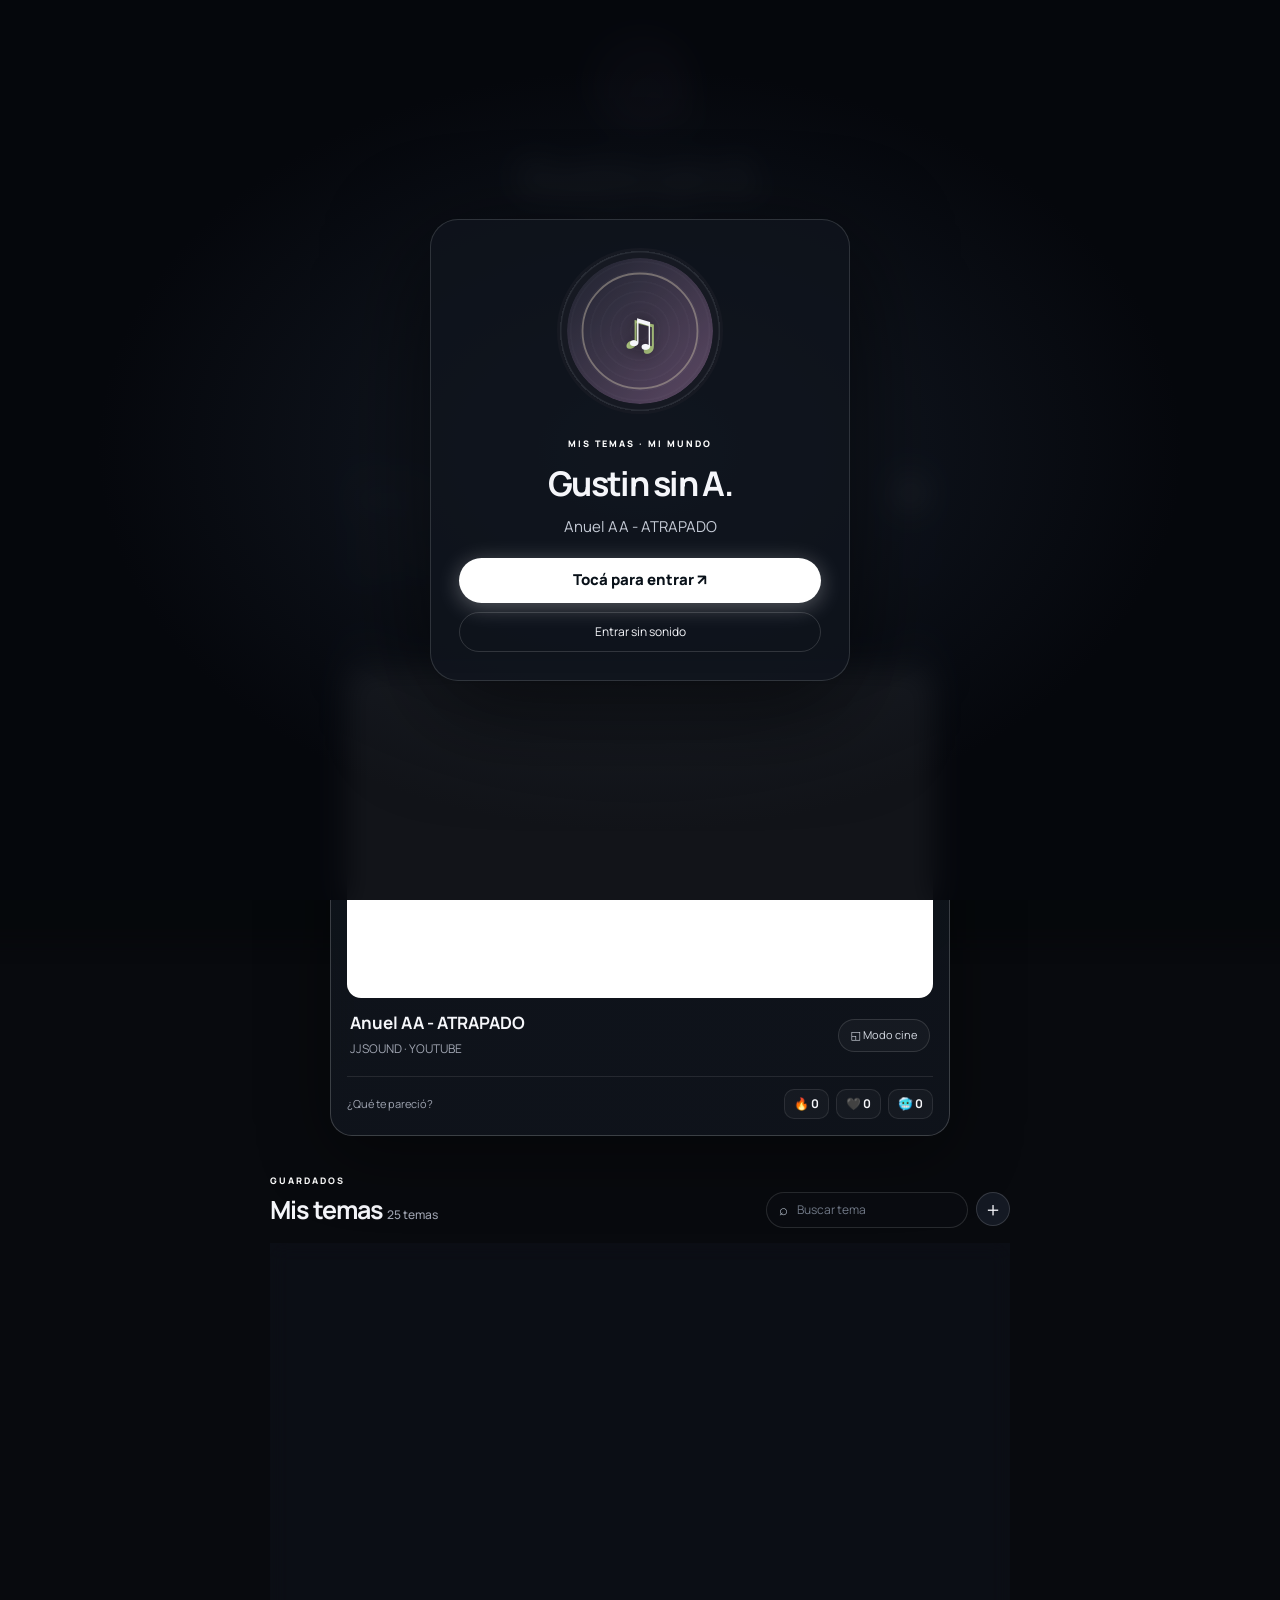
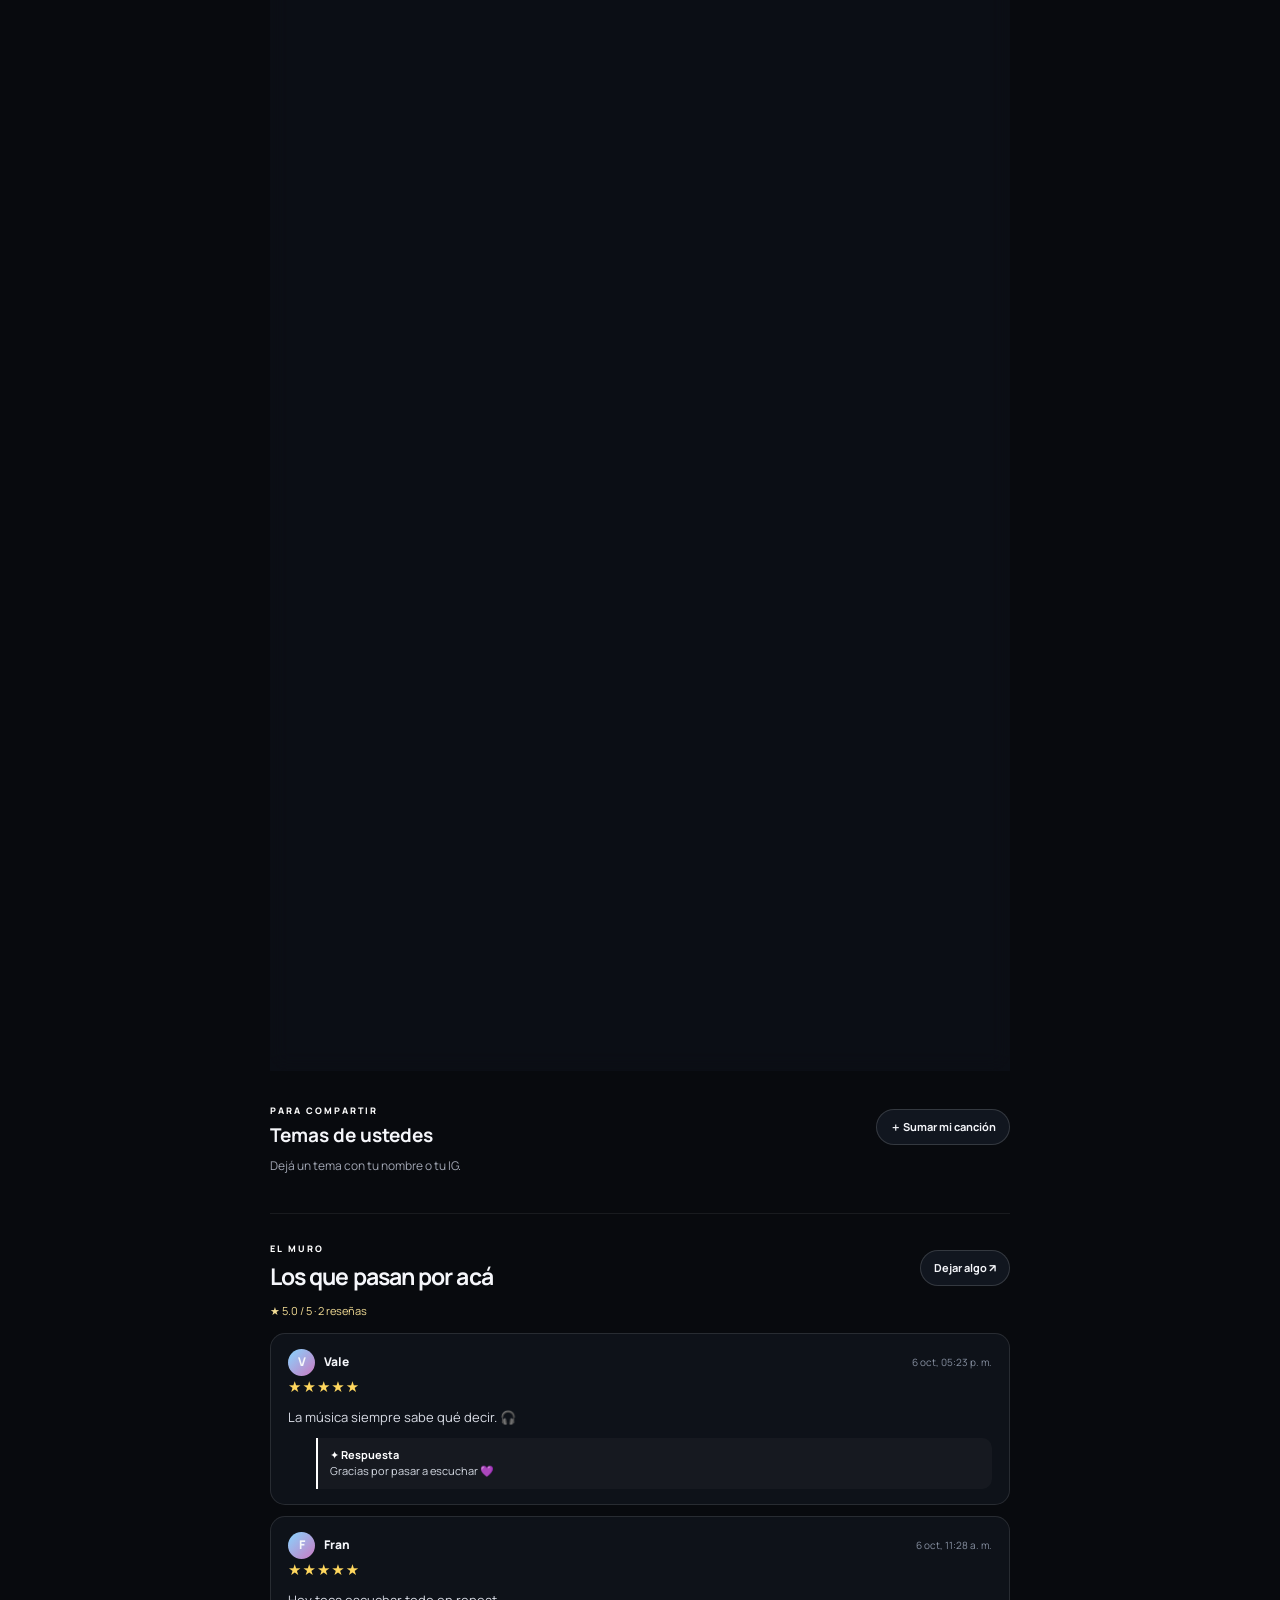
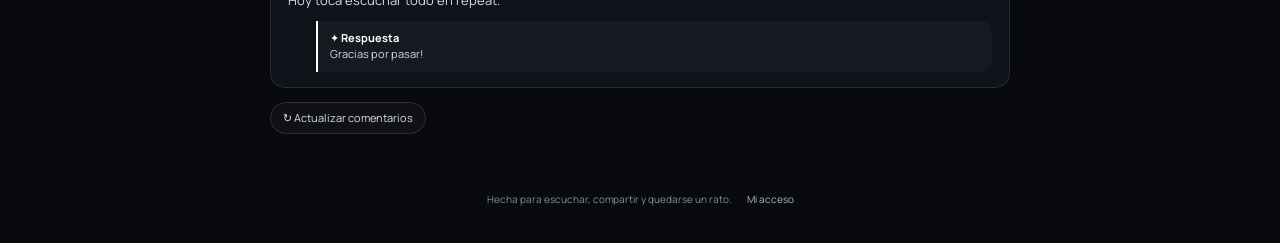
==== public/index.html @ 5fd4c9dc "Add public/index.html" ====
<!doctype html>
<html lang="es">
<head><meta charset="utf-8"><meta name="viewport" content="width=device-width,initial-scale=1"><meta name="theme-color" content="#090b0f"><meta name="description" content="Un rincón personal para compartir música, canciones y mensajes."><title>Gustin sin A · Mi música</title><link rel="stylesheet" href="./assets/site.css"></head>
<body>
<div class="ambient" id="ambient"></div>
<div class="top-tools" id="adminTools" hidden>
  <button class="tool whatsapp" id="sharePromo">Compartir en WhatsApp ↗</button><button class="tool" data-open="style">Colores y neón</button><button class="tool" data-open="dedications">Dedicatorias <b id="dedicationCount">0</b></button><button class="tool" data-open="spotlight">Mi sección</button><button class="tool" data-open="editor">Editar mi página +</button><button class="tool logout" id="logout">Salir</button>
</div>
<main class="page" id="page">
  <section class="profile-head">
    <button class="avatar-wrap" id="badgeButton" aria-label="Insignia animada"><img class="avatar" id="avatar" src="./assets/avatar-placeholder.svg" alt="Foto de perfil"><span class="badge" id="badge">✦</span></button>
    <div class="logo" id="brandLogo">✦</div>
    <h1 id="profileName">Gustin sin A.</h1><div class="word" id="dayWord">Hoy sin U</div><div class="tiny-star">✳</div>
    <section class="fact" id="factBox"><div class="eyebrow">MINI FACTO DEL DÍA</div><p id="factText">Vivila q es prestada.</p></section>
    <p class="profile-note" id="profileNote"></p>
    <div class="social-row"><a class="instagram" id="instagram" href="https://instagram.com/aguustin.97/" target="_blank" rel="noreferrer">◎ <span>@aguustin.97</span></a><button class="link-copy" id="copyLink">Copiar mi link</button></div>
    <div class="signature" id="signature"></div>
  </section>

  <section class="spotlight" id="spotlightCard" hidden>
    <div class="spotlight-top"><div><div class="eyebrow">MI SECCIÓN</div><h2 id="spotlightTitle">Una canción para vos</h2></div><button class="mini-button" id="spotlightPlay" aria-label="Reproducir sección">▶</button></div>
    <p id="spotlightMessage"></p><div class="spotlight-track" id="spotlightTrack"></div>
  </section>

  <section class="featured section-card" id="featured">
    <div class="section-label"><span>Mi tema</span><span class="pinned-label" id="pinnedLabel">Fijado</span></div>
    <div class="player-wrap" id="playerWrap"><div class="video-frame" id="videoFrame"></div></div>
    <div class="player-meta"><div><h2 id="featuredTitle">Anuel AA - ATRAPADO</h2><span class="muted" id="featuredArtist">JJSOUND · YOUTUBE</span></div><button class="cinema-button" id="cinemaOpen">◱ <span>Modo cine</span></button></div>
    <div class="reactions" id="reactionArea"><span>¿Qué te pareció?</span><button data-reaction="🔥" aria-label="Reaccionar con fuego">🔥 <b>0</b></button><button data-reaction="🖤" aria-label="Reaccionar con corazón negro">🖤 <b>0</b></button><button data-reaction="🥶" aria-label="Reaccionar con frío">🥶 <b>0</b></button></div>
  </section>

  <section class="music-section" id="musicSection">
    <div class="section-heading"><div><div class="eyebrow">GUARDADOS</div><h2>Mis temas <small id="trackCount">25 temas</small></h2></div><div class="list-tools"><label class="search"><span>⌕</span><input id="trackSearch" type="search" placeholder="Buscar tema" aria-label="Buscar tema"></label><button class="add-button" id="addTrack">＋</button></div></div>
    <p class="admin-hint" id="adminHint" hidden>Arrastrá desde los puntitos para ordenar. Tocá el lápiz para editar nombre y tiempo.</p>
    <div class="artist-tools" id="artistTools" hidden><button id="sortArtist">Ordenar por cantante ↗</button><label><input id="artistAuto" type="checkbox" checked> Agrupar los nuevos automáticamente</label></div>
    <div class="track-list" id="trackList"></div>
    <div class="guest-section"><div class="section-heading"><div><div class="eyebrow">PARA COMPARTIR</div><h3>Temas de ustedes</h3></div><button class="outline-button" id="guestAdd">＋ Sumar mi canción</button></div><p class="muted">Dejá un tema con tu nombre o tu IG.</p><div class="track-list guest-list" id="guestList"></div></div>
  </section>

  <section class="wall-section" id="wallSection"><div class="section-heading"><div><div class="eyebrow">EL MURO</div><h2>Los que pasan por acá</h2></div><button class="outline-button" id="commentOpen">Dejar algo ↗</button></div><div class="rating-summary" id="ratingSummary">★ 5.0 / 5 · 2 reseñas</div><div class="comments" id="comments"></div><button class="refresh-button" id="refreshComments">↻ Actualizar comentarios</button></section>
  <footer class="footer"><span>Hecha para escuchar, compartir y quedarse un rato.</span><a href="/admin/">Mi acceso</a></footer>
</main>

<div class="entry" id="entry" hidden><div class="entry-card"><div class="entry-disc"><img src="./assets/avatar-placeholder.svg" alt="" id="entryAvatar"><span>♫</span></div><div class="eyebrow">MIS TEMAS · MI MUNDO</div><h2 id="entryName">Gustin sin A.</h2><p id="entrySong">Anuel AA - ATRAPADO</p><div class="entry-actions"><button class="primary-button" id="enterWithSound">Tocá para entrar ↗</button><button class="quiet-button" id="enterSilent">Entrar sin sonido</button></div></div></div>

<dialog class="modal" id="modal"><form method="dialog" class="modal-shell"><header class="modal-head"><div><div class="eyebrow" id="modalEyebrow">MI PÁGINA</div><h2 id="modalTitle">Editar</h2></div><button class="close-button" value="cancel" aria-label="Cerrar">×</button></header><div class="modal-body" id="modalBody"></div><footer class="modal-foot" id="modalFoot"></footer></form></dialog>
<dialog class="cinema" id="cinema"><button class="close-button" id="cinemaClose" aria-label="Cerrar modo cine">×</button><div class="cinema-player" id="cinemaPlayer"></div><div class="cinema-caption" id="cinemaCaption"></div></dialog>
<div class="toast" id="toast" role="status" aria-live="polite"></div>
<script src="./assets/app.js" defer></script>
</body></html>
---- public/assets/site.css ----
@import url('https://fonts.googleapis.com/css2?family=DM+Sans:wght@400;500;600;700&family=Manrope:wght@400;500;600;700;800&display=swap');
:root{--bg:#080a0e;--panel:#10141c;--line:#ffffff20;--text:#f5f6fa;--muted:#a0a5b2;--accent:#a8eaff;--second:#c2e9f7;--content:#eaf6ff;--name:#fff;--glow:1;--font:Manrope,'DM Sans',system-ui,sans-serif;color-scheme:dark}*{box-sizing:border-box}html{scroll-behavior:smooth}body{margin:0;min-height:100vh;background:var(--bg);color:var(--text);font:15px/1.5 var(--font);overflow-x:hidden}button,input,textarea,select{font:inherit}button{color:inherit;cursor:pointer}a{color:inherit}.ambient{position:fixed;inset:-20px;z-index:-2;background-position:center;background-size:cover;filter:blur(var(--bg-blur,9px));transform:scale(1.05);opacity:.52}.ambient:after{content:"";position:absolute;inset:0;background:rgba(4,6,9,var(--bg-darkness,.38));backdrop-filter:saturate(.7)}body.motion .ambient{animation:floatbg 32s ease-in-out infinite alternate}@keyframes floatbg{to{transform:scale(1.12) translate3d(2%,-1%,0)}}.page{width:min(940px,calc(100% - 28px));margin:0 auto;padding:18px 0 36px}.top-tools{position:relative;z-index:2;display:flex;justify-content:center;flex-wrap:wrap;gap:8px;margin:0 auto 18px;width:min(1000px,calc(100% - 24px))}.tool{background:#121923db;border:1px solid #ffffff20;border-radius:99px;padding:8px 14px;font-size:12px;font-weight:700;box-shadow:0 8px 20px #0003}.tool:hover,.outline-button:hover,.quiet-button:hover{border-color:#c8ff6890;background:#ffffff12}.tool.whatsapp{color:#b4ffd7;background:#052c1fba}.tool b{color:var(--accent);margin-left:5px}.tool.logout{color:#ffb1b1}.profile-head{text-align:center;position:relative;padding:14px 0 24px;min-height:430px;display:flex;align-items:center;flex-direction:column;z-index:1}.avatar-wrap{position:relative;padding:0;border:0;background:transparent;border-radius:100%;width:102px;height:102px;margin-bottom:19px}.avatar{width:100%;height:100%;object-fit:cover;border-radius:50%;border:1px solid #ffffff40;box-shadow:0 7px 32px #0009;position:relative;z-index:1}.badge{position:absolute;z-index:2;right:-7px;bottom:-1px;color:#d5ff8f;font-size:22px;filter:drop-shadow(0 0 8px currentColor)}.badge.saturn{animation:orbit 6s linear infinite}.badge.butterfly{animation:float 2s ease-in-out infinite alternate}.badge.bolt{color:#f9ed8e}@keyframes orbit{to{transform:rotate(360deg)}}@keyframes float{to{transform:translateY(-6px) rotate(8deg)}}.logo{display:none;position:absolute;top:11px;left:calc(50% - 190px);font-size:18px;color:var(--accent)}.profile-head h1{font-size:clamp(32px,5vw,44px);line-height:1.1;letter-spacing:-.05em;color:var(--name);margin:0;text-shadow:0 0 calc(18px * var(--glow)) color-mix(in srgb,var(--name) 60%,transparent);font-weight:800}.name-clean{text-shadow:none!important}.name-neon{filter:drop-shadow(0 0 6px color-mix(in srgb,var(--name) 60%,transparent))}.name-pulse{animation:pulsate 2.4s ease-in-out infinite alternate}@keyframes pulsate{to{filter:drop-shadow(0 0 16px color-mix(in srgb,var(--name) 70%,transparent))}}.name-gradient{background:linear-gradient(90deg,var(--name),var(--accent));-webkit-background-clip:text;background-clip:text;color:transparent!important}.word{font-size:20px;font-weight:700;color:var(--content);text-shadow:0 0 12px color-mix(in srgb,var(--content) 60%,transparent);margin-top:15px}.tiny-star{font-size:17px;color:var(--second);margin:8px 0 4px}.fact{margin-top:35px;max-width:510px}.eyebrow{font-size:9px;font-weight:800;letter-spacing:.22em;color:var(--content);text-transform:uppercase}.fact p{font-size:16px;font-weight:700;margin:9px 0 0;color:var(--content);text-shadow:0 0 11px color-mix(in srgb,var(--content) 48%,transparent)}.profile-note{margin:2px 0 0;color:#d4d9e2;font-size:14px}.social-row{display:flex;align-items:center;gap:20px;margin:21px 0 0}.instagram{display:flex;align-items:center;gap:9px;text-decoration:none;border:1px solid #ffffff28;border-radius:14px;background:#090c13aa;padding:8px 14px;color:var(--content);font-weight:800;font-size:13px;box-shadow:0 0 16px #0004}.link-copy{background:transparent;border:0;color:#ffffffa0;font-size:12px}.signature{position:absolute;right:6%;bottom:4px;color:#b8e7fa21;font:italic 42px Georgia,serif;transform:rotate(-12deg);pointer-events:none}.section-card,.spotlight{width:min(620px,100%);margin:0 auto 24px;border:1px solid #ffffff30;border-radius:22px;background:linear-gradient(140deg,#10151ddc,#10151dd4);box-shadow:0 20px 70px #0006;backdrop-filter:blur(14px)}.featured{padding:16px}.section-label{display:flex;justify-content:space-between;color:#cad0da;font-size:12px;font-weight:700;margin-bottom:11px}.pinned-label{color:#bfc7d4}.player-wrap{overflow:hidden;border-radius:14px;background:#030405}.video-frame{aspect-ratio:16/9;width:100%;display:grid;place-items:center;background:#08090c;position:relative}.video-frame iframe,.video-frame video{width:100%;height:100%;border:0;position:absolute;inset:0}.audio-cover{display:flex;align-items:center;justify-content:center;gap:16px;flex-direction:column;color:#fff}.audio-cover .disc{width:114px;height:114px;border-radius:50%;background:repeating-radial-gradient(circle,#151820 0 6px,#30343f 7px 8px);display:grid;place-items:center;border:5px solid #252833}.audio-cover button{border:0;background:var(--accent);color:#12161b;border-radius:99px;padding:9px 17px;font-weight:800}.player-meta{display:flex;align-items:center;justify-content:space-between;gap:15px;padding:14px 3px 3px}.player-meta h2{font-size:17px;line-height:1.25;margin:0 0 4px}.muted{color:var(--muted);font-size:12px}.cinema-button,.refresh-button{border:1px solid var(--line);background:#ffffff08;border-radius:99px;padding:7px 12px;color:#d7dce5;font-size:11px}.reactions{border-top:1px solid #ffffff18;margin-top:14px;padding-top:12px;display:flex;gap:7px;align-items:center}.reactions>span{color:var(--muted);font-size:11px;margin-right:auto}.reactions button{border:1px solid #ffffff18;background:#ffffff08;border-radius:10px;padding:5px 9px;font-size:12px}.reactions button.active{border-color:var(--accent);box-shadow:0 0 12px #97dfff40}.music-section,.wall-section{width:min(740px,100%);margin:38px auto}.section-heading{display:flex;justify-content:space-between;align-items:end;gap:15px;margin-bottom:15px}.section-heading h2{font-size:25px;margin:3px 0 0;letter-spacing:-.04em}.section-heading h2 small{color:var(--muted);font-size:12px;font-weight:500;letter-spacing:0}.list-tools{display:flex;gap:8px}.search{display:flex;align-items:center;gap:7px;border:1px solid #ffffff20;border-radius:99px;padding:6px 12px;background:#0b0e14ba;color:#b8c0ce}.search input{background:transparent;border:0;outline:none;color:var(--text);width:160px;font-size:12px}.search input::placeholder{color:#737b89}.add-button{width:34px;height:34px;border:1px solid #ffffff25;border-radius:50%;background:#141923;font-size:20px;line-height:1}.admin-hint,.artist-tools{font-size:11px;color:var(--muted);margin:-3px 0 10px}.artist-tools{display:flex;justify-content:space-between;align-items:center;margin:0 0 10px}.artist-tools button{border:0;color:var(--accent);background:transparent;font-size:11px}.artist-tools label{display:flex;gap:6px;align-items:center}.track-list{border:1px solid #ffffff1b;border-radius:17px;overflow:hidden;background:#0d1017c9;backdrop-filter:blur(10px)}.track-row{display:grid;grid-template-columns:25px 30px minmax(0,1fr) auto auto;gap:11px;align-items:center;padding:10px 13px;border-bottom:1px solid #ffffff0b;min-height:57px;transition:background .15s}.track-row:last-child{border:0}.track-row:hover{background:#ffffff0b}.track-row.active{background:#c8ff6814}.track-number{font-size:11px;color:#778092;text-align:right;font-variant-numeric:tabular-nums}.track-play{height:31px;width:31px;border:1px solid #ffffff22;background:#ffffff08;border-radius:9px;color:var(--accent);font-size:13px}.track-info{min-width:0}.track-title{overflow:hidden;text-overflow:ellipsis;white-space:nowrap;font-size:13px;font-weight:700}.track-artist{font-size:10px;color:#8e96a7}.track-actions{display:flex;gap:4px;align-items:center}.track-actions button{border:0;background:transparent;color:#9ca4b3;font-size:14px;padding:6px}.track-actions button:hover{color:var(--accent)}.track-tag{font-size:9px;color:#9ca6b7;border:1px solid #ffffff18;border-radius:99px;padding:3px 8px;white-space:nowrap}.track-row.draggable{cursor:grab}.empty-list{text-align:center;padding:28px;color:var(--muted);font-size:13px}.guest-section{margin-top:34px}.guest-section .section-heading{align-items:center}.guest-section h3{margin:3px 0 0;font-size:19px}.outline-button{background:#11161f;border:1px solid #ffffff26;border-radius:99px;padding:9px 13px;font-weight:700;font-size:11px}.guest-section>.muted{margin-top:-7px;margin-bottom:10px}.guest-list:empty{display:none}.wall-section{border-top:1px solid #ffffff12;padding-top:28px}.wall-section .section-heading{align-items:center}.wall-section h2{font-size:23px}.rating-summary{font-size:11px;color:#f2dc95;margin:-5px 0 13px}.comments{display:grid;gap:11px}.comment{background:#10141cdd;border:1px solid #ffffff1c;border-radius:15px;padding:15px 17px}.comment-head{display:flex;align-items:center;gap:9px;font-size:12px}.comment-avatar{width:27px;height:27px;border-radius:50%;background:linear-gradient(135deg,#87d6ff,#ca79c1);display:grid;place-items:center;font-weight:800}.comment-name{font-weight:800}.comment-date{color:#8790a0;margin-left:auto;font-size:10px}.stars{color:#ffd75e;letter-spacing:1px}.comment-text{font-size:13px;margin:10px 0 3px;color:#d9dce5;white-space:pre-wrap;overflow-wrap:anywhere}.reply{margin:10px 0 0 28px;padding:9px 12px;border-left:2px solid var(--accent);background:#ffffff08;border-radius:0 10px 10px 0;font-size:11px;color:#d4d9e2}.reply strong{color:var(--accent)}.comment-controls{display:flex;gap:8px;margin-top:7px}.comment-controls button{background:transparent;border:0;color:var(--muted);font-size:10px}.refresh-button{margin-top:14px}.footer{display:flex;justify-content:center;gap:15px;padding:20px 0 0;color:#858c9a;font-size:10px}.footer a{color:#aeb6c4;text-decoration:none}.spotlight{padding:19px 22px}.spotlight-top{display:flex;justify-content:space-between;align-items:center}.spotlight h2{font-size:19px;margin:5px 0 0}.mini-button{width:34px;height:34px;border-radius:50%;border:0;background:var(--accent);color:#141920}.spotlight p{margin:11px 0;color:#d5d9e1}.spotlight-track{font-size:11px;color:var(--accent)}.entry{position:fixed;z-index:20;inset:0;display:grid;place-items:center;background:radial-gradient(ellipse at center,#26314280,transparent 60%),#06080df2;backdrop-filter:blur(14px);padding:20px}.entry[hidden]{display:none}.entry-card{text-align:center;width:min(420px,100%);padding:28px;border:1px solid #ffffff23;border-radius:28px;background:#10141dcc;box-shadow:0 30px 100px #0009}.entry-disc{width:166px;height:166px;margin:0 auto 23px;border-radius:50%;position:relative;background:repeating-radial-gradient(circle,#161922 0 8px,#282c35 9px 10px);padding:10px}.entry-disc img{width:100%;height:100%;object-fit:cover;border-radius:50%;filter:saturate(.8);opacity:.8}.entry-disc span{position:absolute;inset:0;display:grid;place-items:center;font-size:38px;text-shadow:0 2px 15px #000}.entry-card h2{font-size:34px;margin:7px 0;letter-spacing:-.05em}.entry-card>p{color:#c4cad5;margin:0 0 20px}.entry-actions{display:grid;gap:9px}.primary-button{border:0;border-radius:99px;padding:11px 17px;color:#081018;background:var(--accent);font-weight:800;box-shadow:0 4px 22px color-mix(in srgb,var(--accent) 30%,transparent)}.quiet-button{background:transparent;border:1px solid #ffffff25;border-radius:99px;padding:10px 16px;font-size:12px}.modal,.cinema{border:1px solid #ffffff28;border-radius:22px;background:#0d1119f7;color:var(--text);padding:0;width:min(760px,calc(100% - 20px));max-height:90vh;box-shadow:0 30px 120px #000b;backdrop-filter:blur(20px)}.modal::backdrop,.cinema::backdrop{background:#000b;backdrop-filter:blur(7px)}.modal-shell{display:flex;flex-direction:column;max-height:90vh}.modal-head{display:flex;align-items:center;justify-content:space-between;padding:18px 22px;border-bottom:1px solid #ffffff16;position:sticky;top:0;background:#0f131cf5;z-index:2}.modal-head h2{margin:4px 0 0;font-size:21px}.close-button{height:34px;width:34px;border:1px solid #ffffff20;border-radius:50%;background:#ffffff08;font-size:22px;line-height:1}.modal-body{padding:20px 22px;overflow:auto}.modal-foot{display:flex;justify-content:flex-end;gap:9px;padding:14px 22px;border-top:1px solid #ffffff16}.settings-tabs{display:flex;gap:6px;overflow:auto;margin-bottom:20px;padding-bottom:3px}.settings-tabs button{white-space:nowrap;background:#ffffff08;border:1px solid #ffffff18;border-radius:99px;padding:8px 12px;font-size:11px}.settings-tabs button.active{color:#0c1217;background:var(--accent);border-color:var(--accent)}.settings-panel[hidden]{display:none}.settings-panel h3{font-size:14px;margin:20px 0 10px;color:var(--accent)}.settings-panel h3:first-child{margin-top:0}.field-grid{display:grid;grid-template-columns:1fr 1fr;gap:12px}.field{display:grid;gap:6px;margin-bottom:12px;min-width:0}.field>span,.settings-panel label>span,.field-label{font-size:11px;color:#aab2c1}.field input:not([type=color]):not([type=checkbox]):not([type=range]),.field textarea,.field select,.settings-panel input[type=text],.settings-panel input[type=url],.settings-panel input[type=password],.settings-panel textarea,.settings-panel select{width:100%;min-width:0;border:1px solid #ffffff21;border-radius:11px;background:#080b11;color:var(--text);padding:10px 12px;outline:none}.field textarea,.settings-panel textarea{min-height:72px;resize:vertical}.field input:focus,.field textarea:focus,.field select:focus,.settings-panel input:focus,.settings-panel textarea:focus{border-color:var(--accent)}.settings-panel input[type=color]{width:48px;height:35px;border:1px solid #ffffff25;border-radius:8px;background:#080b11;padding:3px}.settings-panel input[type=range]{width:100%;accent-color:var(--accent)}.settings-panel input[type=checkbox]{accent-color:var(--accent)}.checkline{display:flex;align-items:center;gap:9px;color:#c6cbd6;font-size:11px;margin:8px 0}.preset-row{display:flex;flex-wrap:wrap;gap:7px;margin:9px 0 17px}.preset-row button{border:1px solid #ffffff22;border-radius:99px;background:#ffffff09;padding:7px 12px;font-size:11px}.preset-row button:before{content:"";display:inline-block;width:8px;height:8px;border-radius:50%;background:var(--swatch);margin-right:6px}.upload-line{display:flex;gap:8px;align-items:center;flex-wrap:wrap}.upload-line button,.settings-panel button.secondary{border:1px solid #ffffff22;background:#ffffff08;border-radius:10px;padding:8px 11px;font-size:11px}.track-editor{display:grid;grid-template-columns:25px 1fr auto;gap:9px;align-items:center;border:1px solid #ffffff15;border-radius:12px;padding:9px;margin:7px 0}.track-editor strong{font-size:12px}.track-editor small{display:block;color:var(--muted);font-size:10px}.track-editor button{border:0;background:transparent;color:#d1a9aa}.admin-comment{border:1px solid #ffffff17;border-radius:13px;padding:12px;margin:9px 0}.admin-comment p{margin:7px 0;color:#c3c9d4;font-size:12px}.admin-comment button{background:transparent;border:0;color:var(--accent);font-size:10px}.notice{color:#aeb6c4;font-size:10px;line-height:1.4}.login-page{display:grid;place-items:center;padding:20px;background:radial-gradient(ellipse at 50% 20%,#24334a,#080a0f 58%)}.login-card{width:min(430px,100%);border:1px solid #ffffff21;background:#11151eea;padding:27px;border-radius:22px;box-shadow:0 25px 90px #0009}.back-link{display:inline-block;color:#bac2d0;text-decoration:none;font-size:12px;margin-bottom:30px}.login-card h1{font-size:26px;margin:7px 0}.login-card>p{color:#aeb5c3;font-size:13px;margin:0 0 23px}.login-card form{display:grid;gap:9px}.login-card label{font-size:12px;color:#c1c8d5}.login-card input{border:1px solid #ffffff24;border-radius:11px;padding:12px;background:#090c12;color:white;outline:none}.login-card form .primary-button{margin-top:7px}.login-card small{display:block;color:#87909e;font-size:10px;margin-top:19px}.error{color:#ffaaaa;font-size:12px;margin:0}.cinema{position:fixed;z-index:1000;width:min(1100px,calc(100% - 24px));height:min(86vh,720px);overflow:hidden;border:1px solid #ffffff30}.cinema .close-button{position:absolute;right:15px;top:14px;z-index:3}.cinema-player{position:absolute;inset:60px 5% 75px;background:#000;border-radius:15px;overflow:hidden}.cinema-player iframe,.cinema-player video{width:100%;height:100%;border:0}.cinema-caption{position:absolute;bottom:21px;left:5%;font-size:13px;color:#c6ccd6}.toast{position:fixed;z-index:200;bottom:24px;left:50%;transform:translate(-50%,12px);opacity:0;pointer-events:none;border:1px solid #ffffff24;background:#f1ffd8;color:#10160a;border-radius:99px;padding:10px 16px;font-size:12px;font-weight:800;transition:.2s;box-shadow:0 8px 35px #0008}.toast.show{opacity:1;transform:translate(-50%,0)}[hidden]{display:none!important}
@media(max-width:650px){.page{width:calc(100% - 18px);padding-top:12px}.top-tools{gap:5px}.tool{font-size:10px;padding:7px 9px}.profile-head{min-height:402px;padding-top:17px}.avatar-wrap{width:88px;height:88px}.fact{margin-top:28px}.signature{font-size:30px;right:0}.section-card{border-radius:17px;padding:12px}.music-section,.wall-section{margin:32px auto}.track-row{grid-template-columns:20px 28px minmax(0,1fr) auto;gap:8px;padding:9px 8px}.track-tag{display:none}.track-actions button{padding:5px 4px}.track-title{font-size:12px}.field-grid{grid-template-columns:1fr}.modal-body{padding:17px}.modal-head,.modal-foot{padding:14px 17px}.section-heading{align-items:center}.section-heading h2{font-size:21px}.search input{width:112px}.player-meta h2{font-size:15px}.cinema-player{inset:70px 3% 90px}.footer{flex-wrap:wrap}.logo{left:16px}}

.avatar-halo{box-shadow:0 0 0 2px var(--accent),0 0 23px var(--accent)}.avatar-pulse{animation:avatarPulse 2.5s ease-in-out infinite alternate}@keyframes avatarPulse{to{box-shadow:0 0 0 3px var(--accent),0 0 35px var(--accent)}}.avatar-animated{border:2px solid transparent;background:linear-gradient(#111,#111) padding-box,conic-gradient(var(--accent),var(--second),#ff91d5,var(--accent)) border-box;animation:orbit 6s linear infinite}.avatar-iridescent{box-shadow:0 0 0 2px #e6b8ff,0 0 23px #90dfff}

.logo img{width:27px;height:27px;object-fit:contain}.signature{font-size:40px;letter-spacing:1px}.name-gradient2{background:linear-gradient(90deg,var(--name),var(--accent),#ff8cc9,var(--name));background-size:250% auto;-webkit-background-clip:text;background-clip:text;color:transparent!important;animation:flow 4s linear infinite}@keyframes flow{to{background-position:250% center}}.signature[hidden]{display:none!important}

.admin-shell{padding:0}.admin-shell .login-card{margin:20px}.admin-shell #adminFrame{position:fixed;inset:0;width:100%;height:100%;border:0;background:var(--bg)}.admin-shell #adminFrame[hidden]{display:none!important}
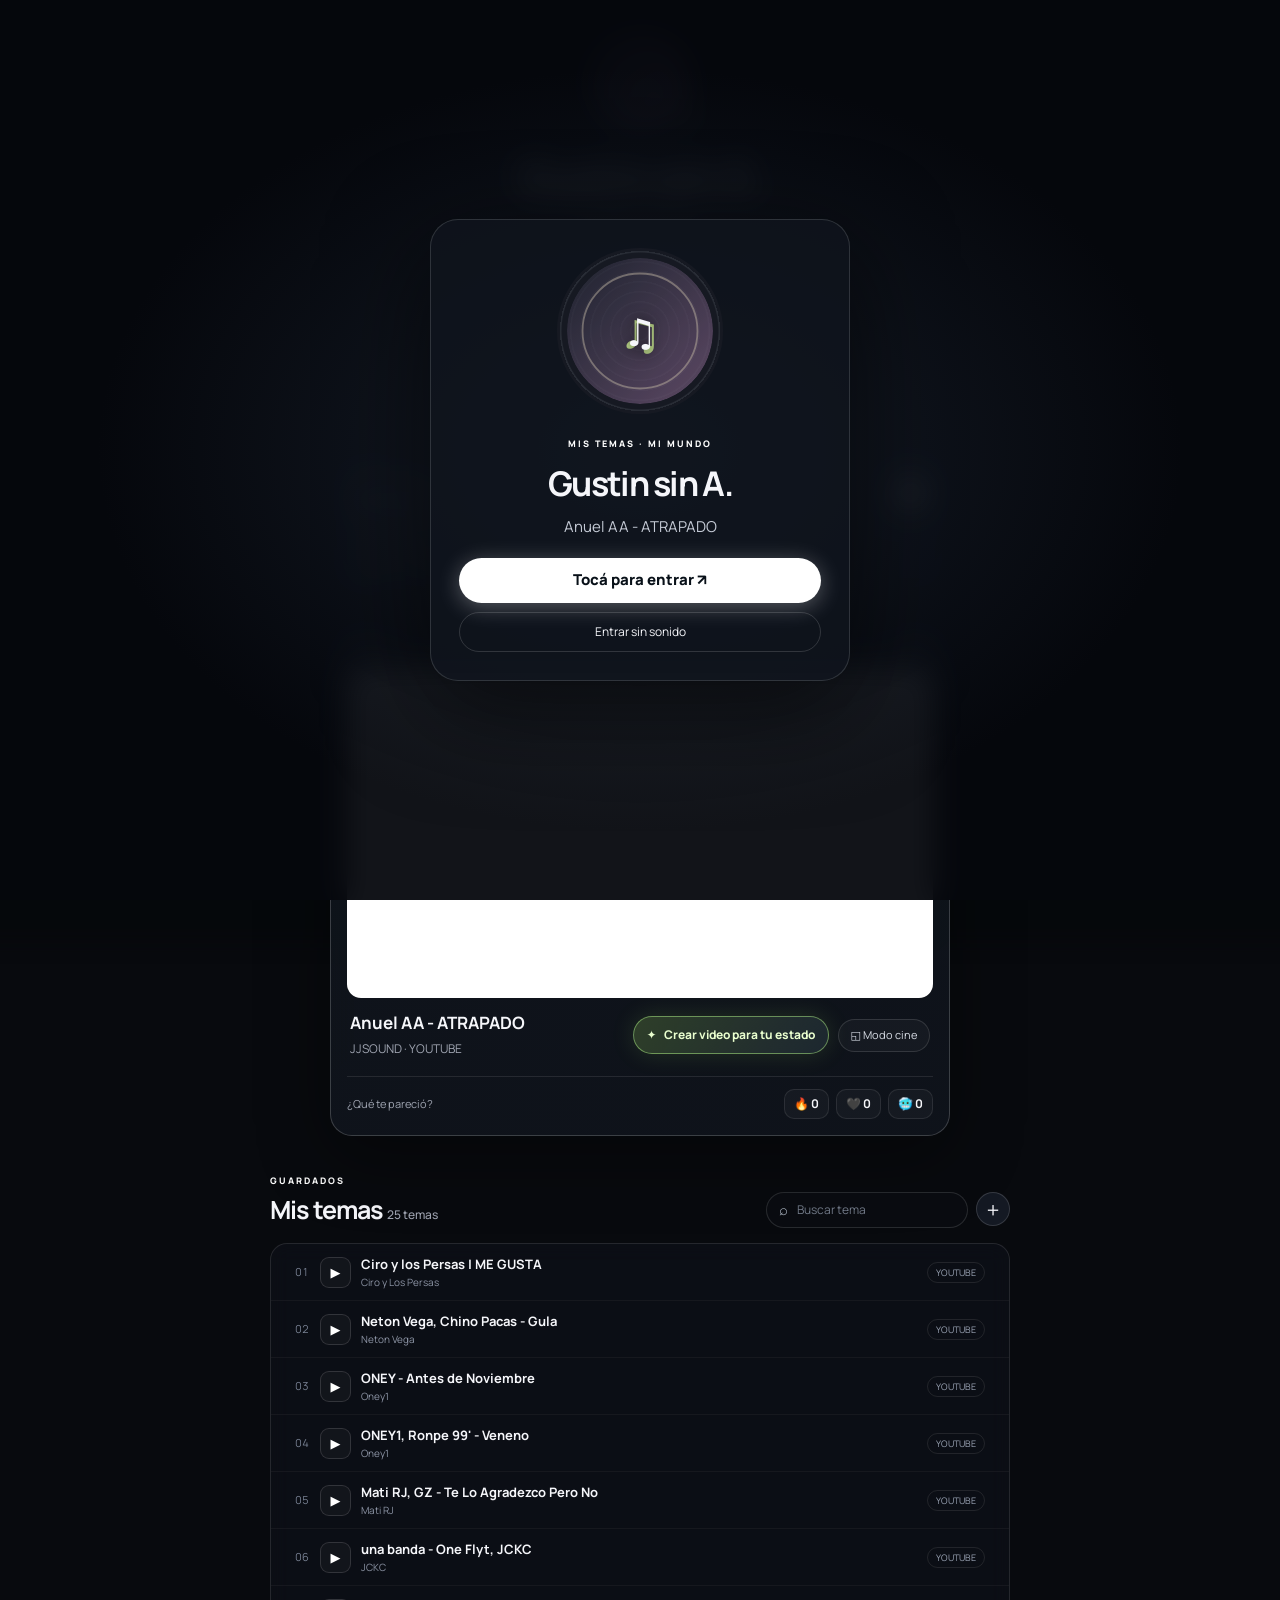
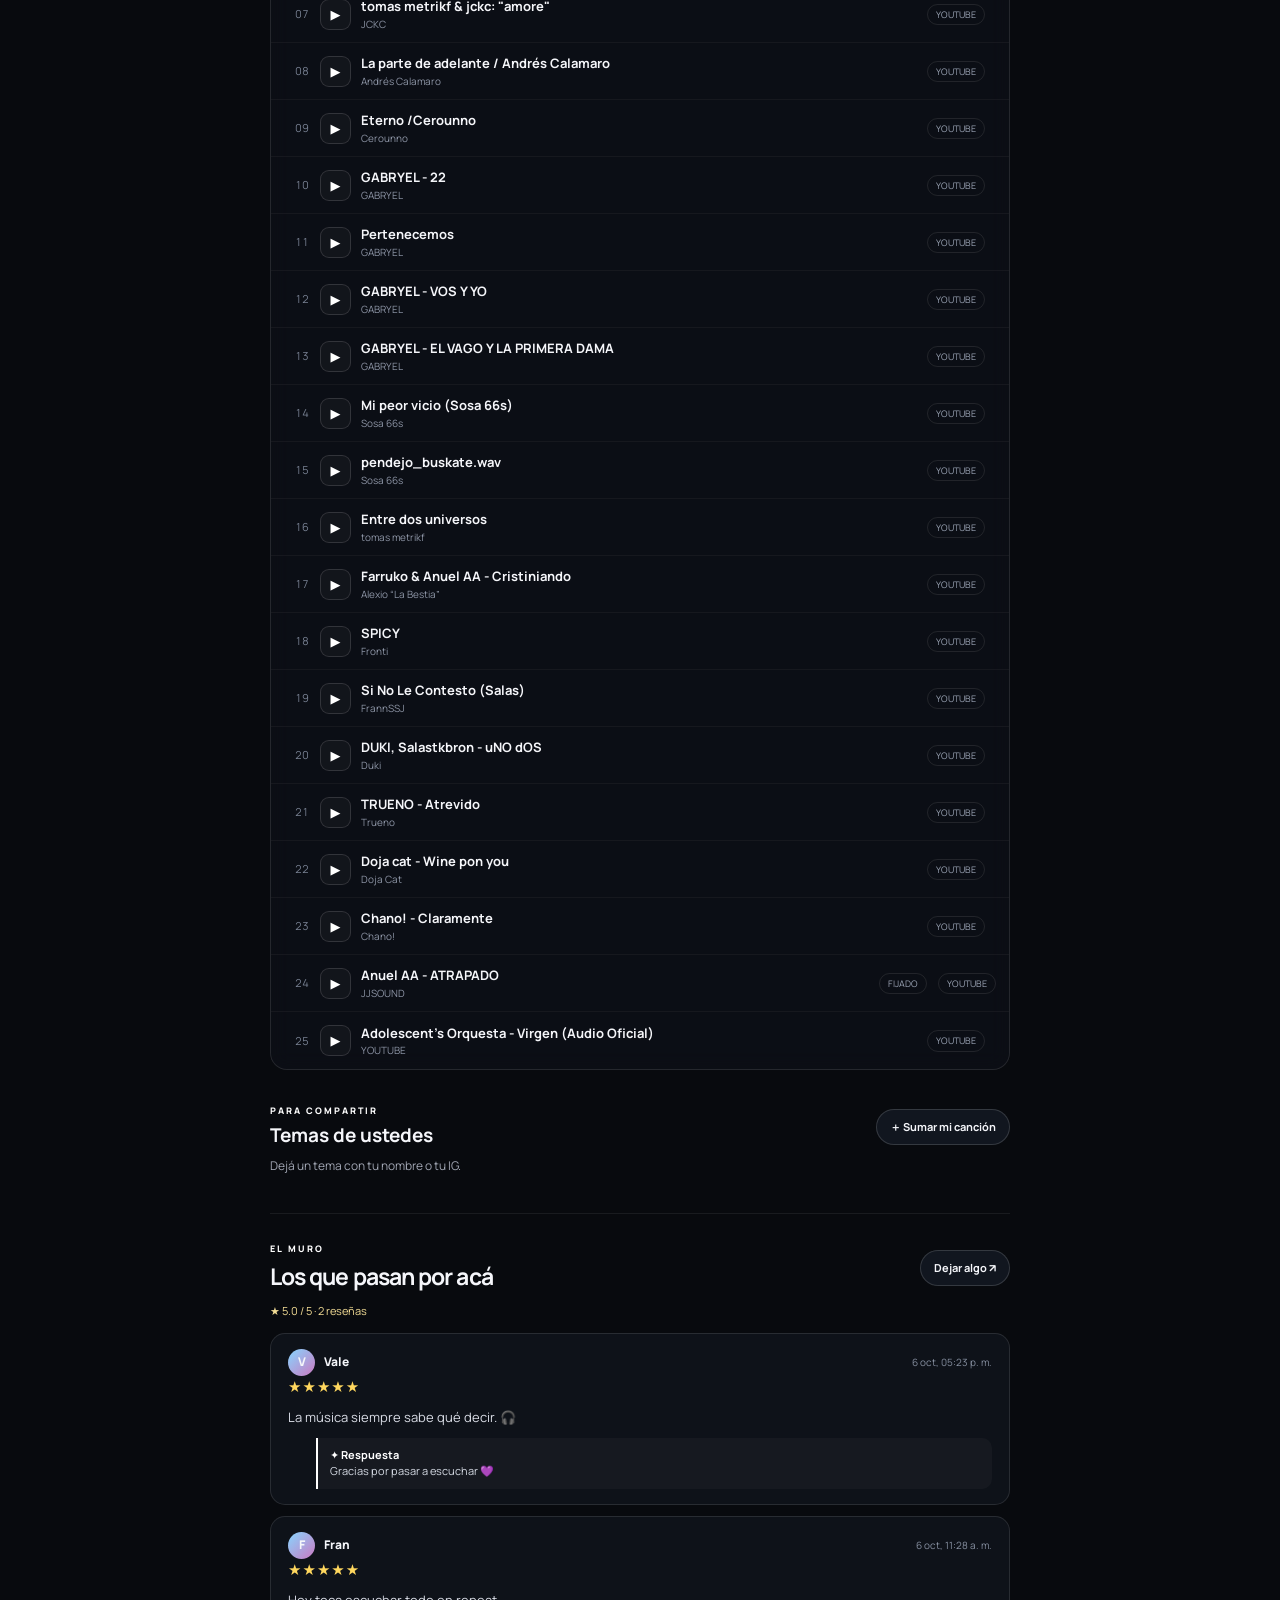
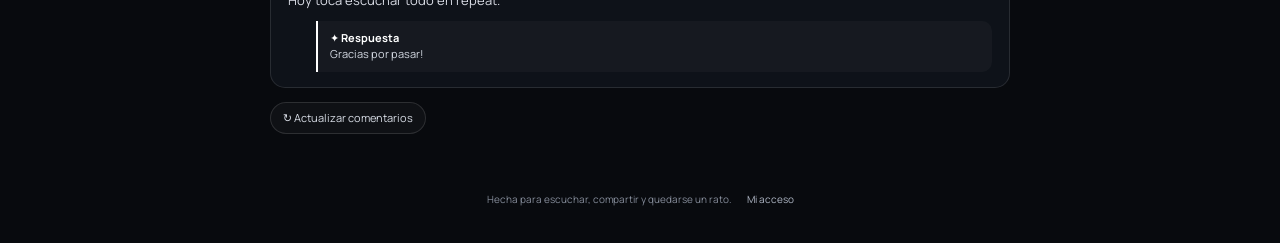
==== commit df3b5717: "Add animated snow and lyric status video creator" ====
--- a/public/index.html
+++ b/public/index.html
@@ -3,6 +3,7 @@
 <head><meta charset="utf-8"><meta name="viewport" content="width=device-width,initial-scale=1"><meta name="theme-color" content="#090b0f"><meta name="description" content="Un rincón personal para compartir música, canciones y mensajes."><title>Gustin sin A · Mi música</title><link rel="stylesheet" href="./assets/site.css"></head>
 <body>
 <div class="ambient" id="ambient"></div>
+<div class="snow-layer" id="snowLayer" aria-hidden="true"></div>
 <div class="top-tools" id="adminTools" hidden>
   <button class="tool whatsapp" id="sharePromo">Compartir en WhatsApp ↗</button><button class="tool" data-open="style">Colores y neón</button><button class="tool" data-open="dedications">Dedicatorias <b id="dedicationCount">0</b></button><button class="tool" data-open="spotlight">Mi sección</button><button class="tool" data-open="editor">Editar mi página +</button><button class="tool logout" id="logout">Salir</button>
 </div>
@@ -25,7 +26,7 @@
   <section class="featured section-card" id="featured">
     <div class="section-label"><span>Mi tema</span><span class="pinned-label" id="pinnedLabel">Fijado</span></div>
     <div class="player-wrap" id="playerWrap"><div class="video-frame" id="videoFrame"></div></div>
-    <div class="player-meta"><div><h2 id="featuredTitle">Anuel AA - ATRAPADO</h2><span class="muted" id="featuredArtist">JJSOUND · YOUTUBE</span></div><button class="cinema-button" id="cinemaOpen">◱ <span>Modo cine</span></button></div>
+    <div class="player-meta"><div><h2 id="featuredTitle">Anuel AA - ATRAPADO</h2><span class="muted" id="featuredArtist">JJSOUND · YOUTUBE</span></div><div class="player-actions"><button class="status-open" id="statusOpen">✦ <span>Crear video para tu estado</span></button><button class="cinema-button" id="cinemaOpen">◱ <span>Modo cine</span></button></div></div>
     <div class="reactions" id="reactionArea"><span>¿Qué te pareció?</span><button data-reaction="🔥" aria-label="Reaccionar con fuego">🔥 <b>0</b></button><button data-reaction="🖤" aria-label="Reaccionar con corazón negro">🖤 <b>0</b></button><button data-reaction="🥶" aria-label="Reaccionar con frío">🥶 <b>0</b></button></div>
   </section>
 
@@ -45,7 +46,32 @@
 
 <dialog class="modal" id="modal"><form method="dialog" class="modal-shell"><header class="modal-head"><div><div class="eyebrow" id="modalEyebrow">MI PÁGINA</div><h2 id="modalTitle">Editar</h2></div><button class="close-button" value="cancel" aria-label="Cerrar">×</button></header><div class="modal-body" id="modalBody"></div><footer class="modal-foot" id="modalFoot"></footer></form></dialog>
 <dialog class="cinema" id="cinema"><button class="close-button" id="cinemaClose" aria-label="Cerrar modo cine">×</button><div class="cinema-player" id="cinemaPlayer"></div><div class="cinema-caption" id="cinemaCaption"></div></dialog>
+<dialog class="status-dialog" id="statusDialog" aria-labelledby="statusTitle">
+  <form method="dialog" class="status-shell">
+    <header class="modal-head"><div><div class="eyebrow">PARA TU ESTADO</div><h2 id="statusTitle">Armá tu video con letra</h2></div><button class="close-button" value="cancel" aria-label="Cerrar">×</button></header>
+    <div class="status-layout">
+      <div class="status-controls">
+        <label>Tema<input id="statusSong" maxlength="80" value="Anuel AA - ATRAPADO"></label>
+        <label>Artista<input id="statusArtist" maxlength="60" value="JJSOUND"></label>
+        <label>Letra <small>Una línea por renglón; se van iluminando durante el video.</small><textarea id="statusLyrics" rows="6" maxlength="900" placeholder="Pegá o escribí las líneas que querés mostrar…" required></textarea></label>
+        <div class="status-control-grid">
+          <label>Formato<select id="statusFormat"><option value="story">Historia 9:16</option><option value="square">Cuadrado 1:1</option><option value="feed">Feed 4:5</option></select></label>
+          <label>Duración<select id="statusDuration"><option value="8">8 segundos</option><option value="12" selected>12 segundos</option><option value="16">16 segundos</option></select></label>
+          <label>Estilo<select id="statusTheme"><option value="ice">Nieve azul</option><option value="neon">Neón verde</option><option value="violet">Violeta</option><option value="rose">Rosa</option><option value="mono">Blanco y negro</option></select></label>
+          <label>Letra<select id="statusFont"><option value="bold">Fuerte</option><option value="serif">Elegante</option><option value="clean">Simple</option></select></label>
+        </div>
+        <label class="file-pick">Fondo propio <small>Opcional · la imagen se procesa en tu navegador.</small><input id="statusBackground" type="file" accept="image/*"></label>
+        <label class="file-pick">Audio propio <small>Opcional · se mezcla dentro del MP4 y no se guarda en el sitio.</small><input id="statusAudio" type="file" accept="audio/*"></label>
+        <label class="check-line"><input id="statusSnow" type="checkbox" checked> Copos animados</label>
+        <label class="check-line"><input id="statusLabel" type="checkbox" checked> Mostrar tema y artista</label>
+      </div>
+      <div class="status-preview-column"><div class="status-preview-frame"><canvas id="statusPreview" width="360" height="640" aria-label="Vista previa del video"></canvas></div><p class="muted">La letra y el fondo quedan dentro del archivo descargado.</p></div>
+    </div>
+    <footer class="status-footer"><p id="statusMessage" class="status-message" role="status" aria-live="polite">Elegí unas líneas para empezar.</p><div><button type="button" class="outline-button" id="statusShare" disabled>Compartir…</button><button type="button" class="primary-button" id="statusDownload">Descargar MP4</button></div></footer>
+  </form>
+</dialog>
 <div class="toast" id="toast" role="status" aria-live="polite"></div>
 <script src="./assets/app.js" defer></script>
+<script src="./assets/status.js" defer></script>
 </body></html>
 
--- a/public/assets/site.css
+++ b/public/assets/site.css
@@ -7,3 +7,11 @@
 .logo img{width:27px;height:27px;object-fit:contain}.signature{font-size:40px;letter-spacing:1px}.name-gradient2{background:linear-gradient(90deg,var(--name),var(--accent),#ff8cc9,var(--name));background-size:250% auto;-webkit-background-clip:text;background-clip:text;color:transparent!important;animation:flow 4s linear infinite}@keyframes flow{to{background-position:250% center}}.signature[hidden]{display:none!important}
 
 .admin-shell{padding:0}.admin-shell .login-card{margin:20px}.admin-shell #adminFrame{position:fixed;inset:0;width:100%;height:100%;border:0;background:var(--bg)}.admin-shell #adminFrame[hidden]{display:none!important}
+
+/* Gustin snow + lyric status creator */
+.snow-layer{position:fixed;inset:0;overflow:hidden;pointer-events:none;z-index:2;contain:strict}.site-flake{position:absolute;top:-30px;color:#eafaff;text-shadow:0 0 8px #bcecff;animation:siteSnowfall linear infinite;will-change:transform}@keyframes siteSnowfall{to{transform:translate3d(var(--sway),110vh,0) rotate(440deg)}}
+.page,.top-tools{position:relative;z-index:3}.ambient{pointer-events:none}.player-actions{display:flex;align-items:center;gap:9px}.status-open{display:inline-flex;align-items:center;gap:7px;background:linear-gradient(120deg,#b9ff7030,#a9e9ff18);border:1px solid #baff8a78;border-radius:999px;padding:9px 13px;color:#eaffcf;font-size:12px;font-weight:750;box-shadow:0 0 24px #b8ff6a20;transition:transform .2s ease,box-shadow .2s ease}.status-open:hover{transform:translateY(-2px);box-shadow:0 0 30px #b8ff6a42}
+.status-dialog{width:min(1040px,calc(100vw - 24px));max-width:none;max-height:94dvh;margin:auto;border:1px solid #eaf6ff28;border-radius:22px;padding:0;background:#0c1118;color:#f5f8fb;box-shadow:0 28px 100px #000b;overflow:hidden}.status-dialog::backdrop{background:#03070bc9;backdrop-filter:blur(8px)}.status-shell{display:flex;flex-direction:column;max-height:94dvh}.status-dialog .modal-head{flex:none;border-bottom:1px solid #ffffff15}.status-dialog .modal-head h2{margin:2px 0 0;font-size:22px}.status-layout{display:grid;grid-template-columns:minmax(0,1fr) 300px;gap:22px;padding:18px 20px;overflow:auto}.status-controls{display:grid;align-content:start;gap:13px}.status-controls>label{display:grid;gap:7px;font-size:12px;font-weight:700;color:#eaf3fb}.status-controls small{display:block;margin-top:4px;color:#9cabb7;font-weight:450;line-height:1.4}.status-controls input:not([type=file]):not([type=checkbox]),.status-controls textarea,.status-controls select{width:100%;min-height:40px;background:#111923;border:1px solid #ffffff24;border-radius:10px;padding:10px 12px;color:#f6f9fb;outline:none}.status-controls textarea{resize:vertical;min-height:120px;line-height:1.55}.status-controls :is(input,textarea,select):focus{border-color:#baff81;box-shadow:0 0 0 3px #baff811b}.status-control-grid{display:grid;grid-template-columns:1fr 1fr;gap:10px}.status-control-grid label{display:grid;gap:7px;font-size:11px;color:#cdd8df}.file-pick{padding:10px 12px;border:1px solid #ffffff1e;background:#101720;border-radius:11px}.status-controls input[type=file]{max-width:100%;font-size:11px;color:#aeb9c2}.check-line{display:flex!important;align-items:center;gap:9px!important;color:#dfeaf2!important}.check-line input{accent-color:#baff70;width:16px;height:16px}
+.status-preview-column{display:flex;align-items:center;flex-direction:column;gap:10px}.status-preview-frame{width:min(100%,250px);padding:6px;border:1px solid #ffffff25;border-radius:18px;background:#05080c;box-shadow:0 18px 48px #0008;overflow:hidden}.status-preview-frame canvas{display:block;width:100%;height:auto;aspect-ratio:9/16;object-fit:contain;border-radius:12px;background:#101b25}.status-preview-column p{text-align:center;font-size:11px;line-height:1.45;margin:0}.status-footer{display:flex;align-items:center;justify-content:space-between;gap:14px;padding:14px 18px;border-top:1px solid #ffffff17;background:#0b1016}.status-footer>div{display:flex;gap:8px;flex-shrink:0}.status-message{margin:0;color:#b9c7d2;font-size:12px;line-height:1.45}.status-footer button:disabled{opacity:.45;cursor:not-allowed}.status-footer .primary-button{background:#baff70;color:#0c1308;border:0;border-radius:10px;padding:10px 15px;font-weight:800}.status-footer .outline-button{border:1px solid #ffffff32;border-radius:10px;padding:9px 14px;background:#ffffff08;color:#f1f7fb}
+@media(max-width:700px){.player-actions{gap:6px}.status-open{padding:8px 10px;font-size:11px}.status-open span{max-width:110px}.status-dialog{width:calc(100vw - 12px);max-height:96dvh;border-radius:17px}.status-shell{max-height:96dvh}.status-layout{grid-template-columns:1fr;gap:14px;padding:13px}.status-preview-column{grid-row:1}.status-preview-frame{width:min(48vw,195px)}.status-controls{grid-template-columns:1fr 1fr;gap:10px}.status-controls>label:nth-child(3),.status-control-grid,.file-pick,.check-line{grid-column:1/-1}.status-controls textarea{min-height:92px}.status-footer{align-items:flex-start;flex-direction:column}.status-footer>div{width:100%}.status-footer button{flex:1}.player-meta{align-items:flex-start}}
+@media(prefers-reduced-motion:reduce){.site-flake{display:none!important}.status-open{transition:none}}
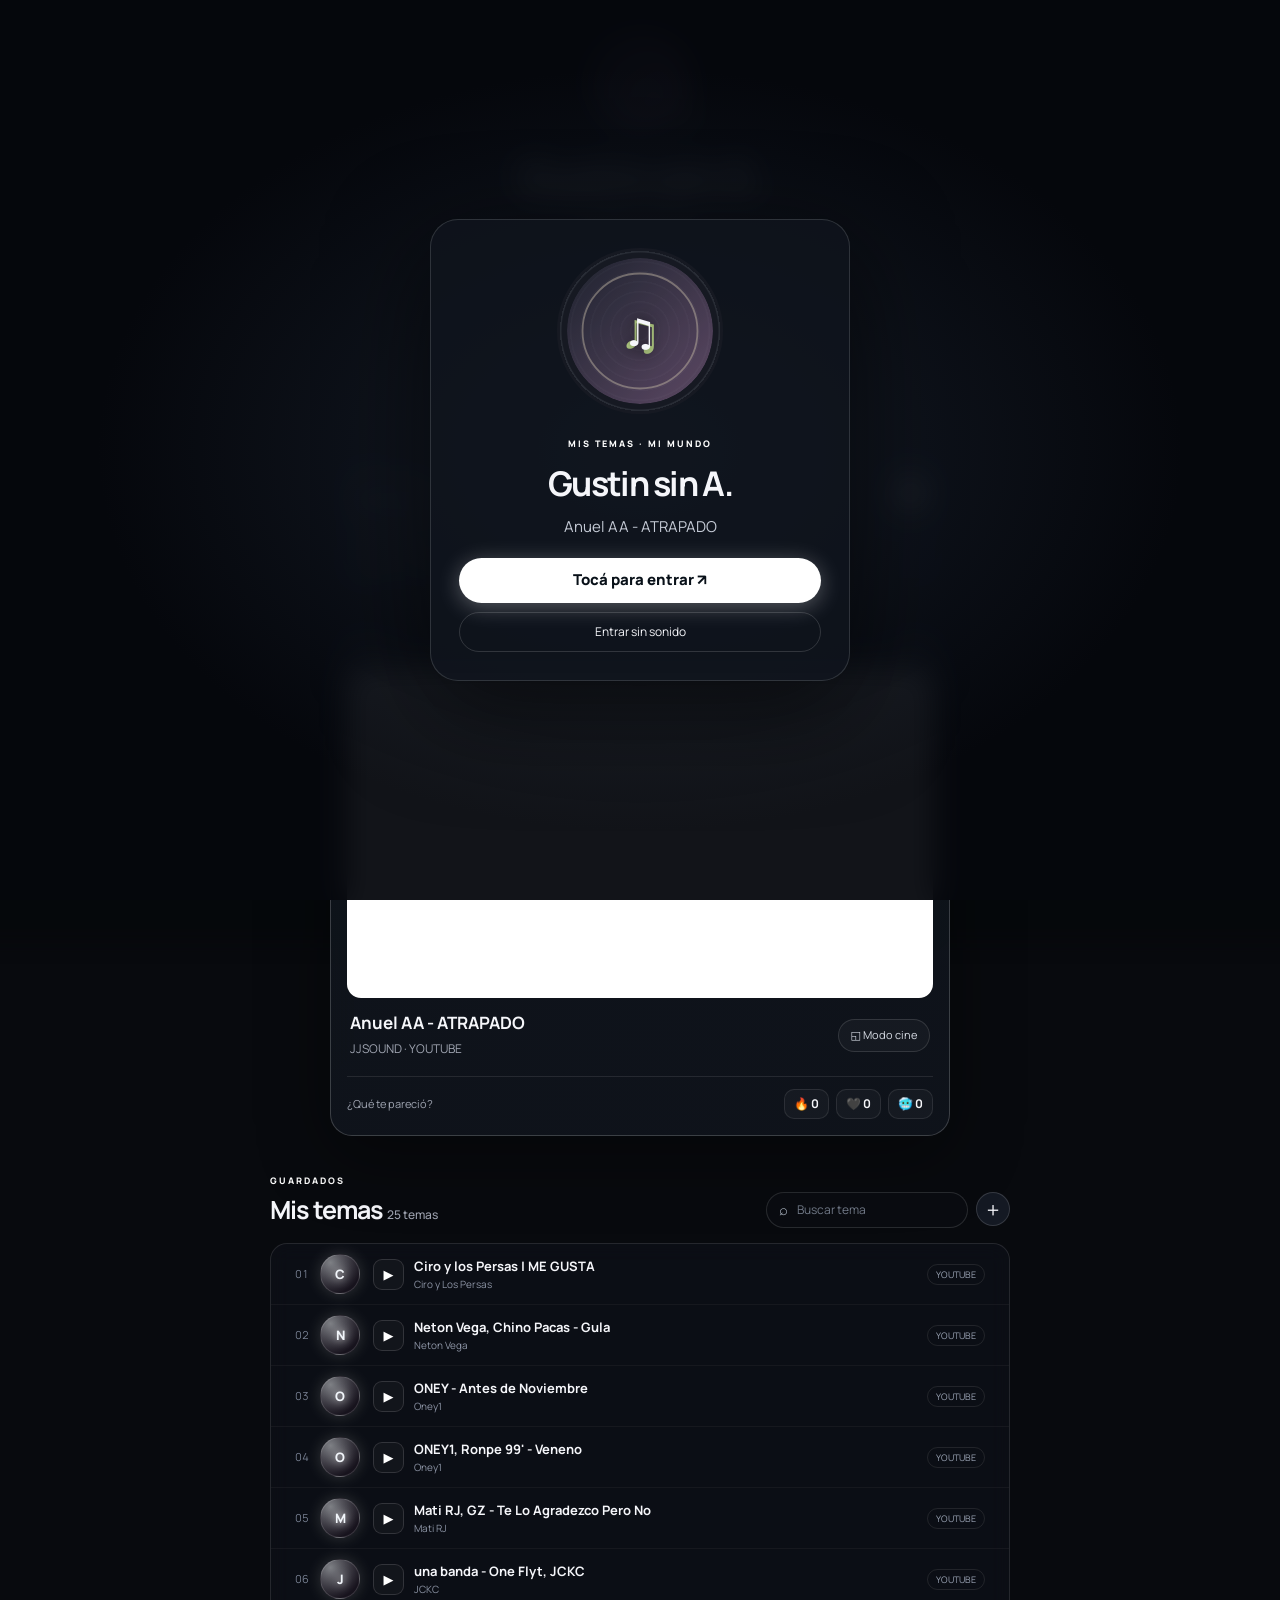
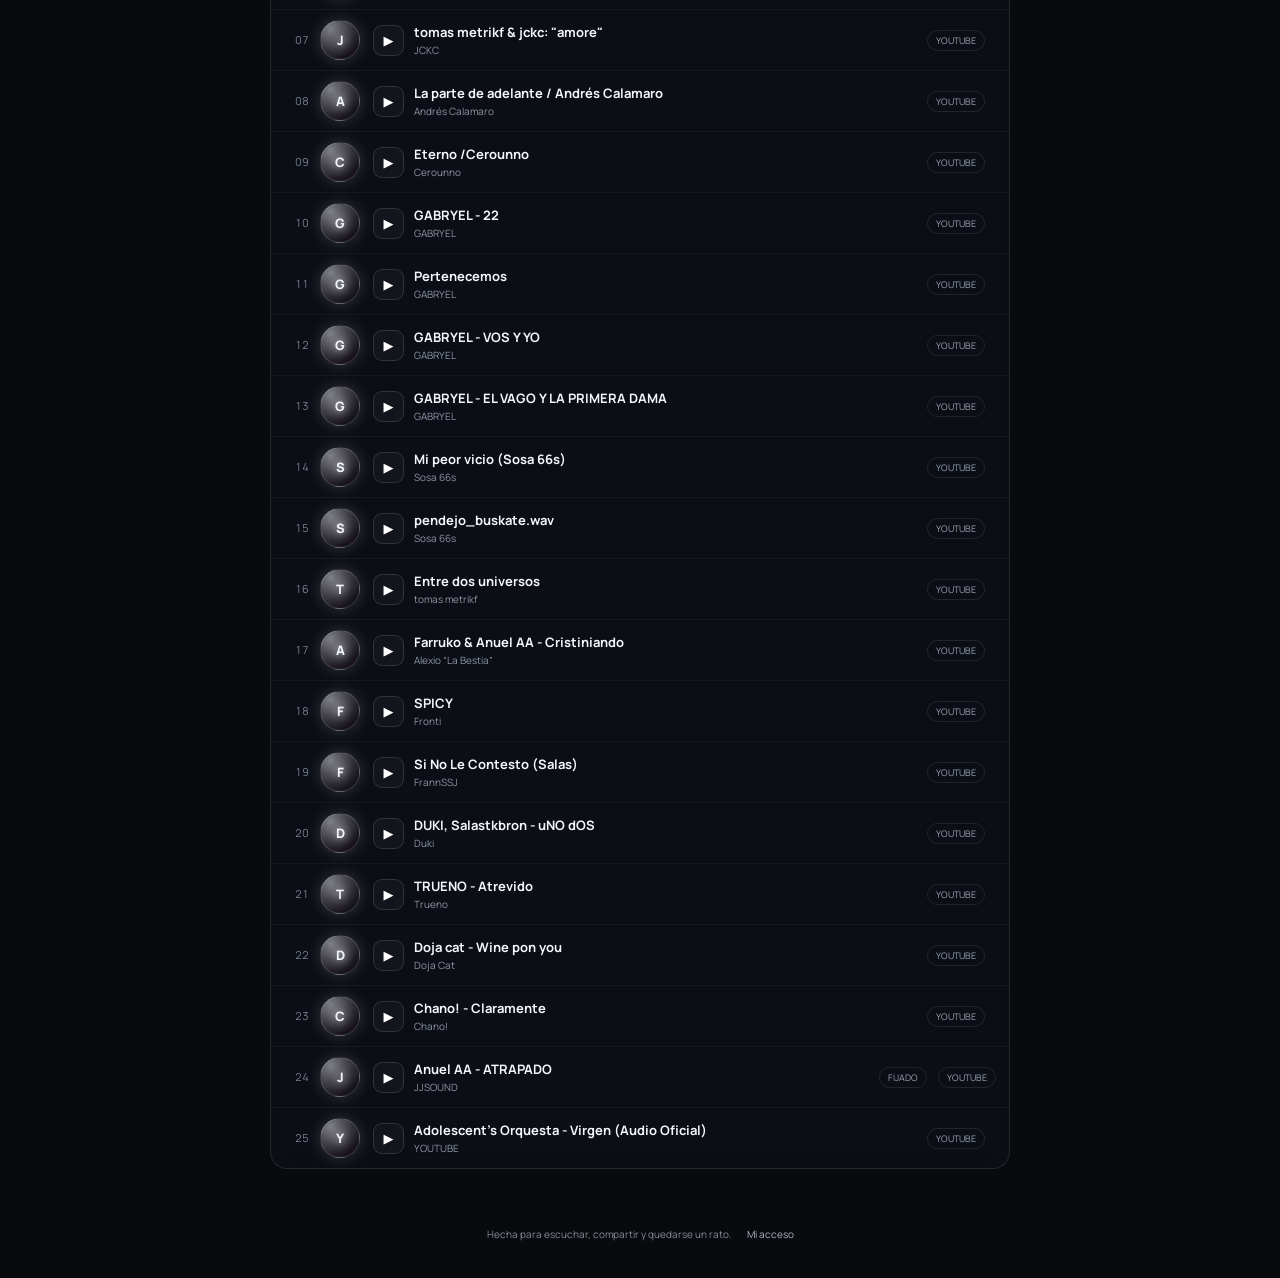
==== commit d7f2882a: "Add private page configuration dashboard" ====
--- a/public/index.html
+++ b/public/index.html
@@ -5,7 +5,7 @@
 <div class="ambient" id="ambient"></div>
 <div class="snow-layer" id="snowLayer" aria-hidden="true"></div>
 <div class="top-tools" id="adminTools" hidden>
-  <button class="tool whatsapp" id="sharePromo">Compartir en WhatsApp ↗</button><button class="tool" data-open="style">Colores y neón</button><button class="tool" data-open="dedications">Dedicatorias <b id="dedicationCount">0</b></button><button class="tool" data-open="spotlight">Mi sección</button><button class="tool" data-open="editor">Editar mi página +</button><button class="tool logout" id="logout">Salir</button>
+  <button class="tool whatsapp" id="sharePromo">Compartir en WhatsApp ↗</button><button class="tool" data-open="style">Colores y neón</button><button class="tool" data-open="spotlight">Mi sección</button><button class="tool" data-open="editor">Editar mi página +</button><button class="tool logout" id="logout">Salir</button>
 </div>
 <main class="page" id="page">
   <section class="profile-head">
@@ -26,7 +26,7 @@
   <section class="featured section-card" id="featured">
     <div class="section-label"><span>Mi tema</span><span class="pinned-label" id="pinnedLabel">Fijado</span></div>
     <div class="player-wrap" id="playerWrap"><div class="video-frame" id="videoFrame"></div></div>
-    <div class="player-meta"><div><h2 id="featuredTitle">Anuel AA - ATRAPADO</h2><span class="muted" id="featuredArtist">JJSOUND · YOUTUBE</span></div><div class="player-actions"><button class="status-open" id="statusOpen">✦ <span>Crear video para tu estado</span></button><button class="cinema-button" id="cinemaOpen">◱ <span>Modo cine</span></button></div></div>
+    <div class="player-meta"><div><h2 id="featuredTitle">Anuel AA - ATRAPADO</h2><span class="muted" id="featuredArtist">JJSOUND · YOUTUBE</span></div><div class="player-actions"><button class="status-open" id="statusOpen" hidden>✦ <span>Crear video para tu estado</span></button><button class="cinema-button" id="cinemaOpen">◱ <span>Modo cine</span></button></div></div>
     <div class="reactions" id="reactionArea"><span>¿Qué te pareció?</span><button data-reaction="🔥" aria-label="Reaccionar con fuego">🔥 <b>0</b></button><button data-reaction="🖤" aria-label="Reaccionar con corazón negro">🖤 <b>0</b></button><button data-reaction="🥶" aria-label="Reaccionar con frío">🥶 <b>0</b></button></div>
   </section>
 
@@ -35,10 +35,8 @@
     <p class="admin-hint" id="adminHint" hidden>Arrastrá desde los puntitos para ordenar. Tocá el lápiz para editar nombre y tiempo.</p>
     <div class="artist-tools" id="artistTools" hidden><button id="sortArtist">Ordenar por cantante ↗</button><label><input id="artistAuto" type="checkbox" checked> Agrupar los nuevos automáticamente</label></div>
     <div class="track-list" id="trackList"></div>
-    <div class="guest-section"><div class="section-heading"><div><div class="eyebrow">PARA COMPARTIR</div><h3>Temas de ustedes</h3></div><button class="outline-button" id="guestAdd">＋ Sumar mi canción</button></div><p class="muted">Dejá un tema con tu nombre o tu IG.</p><div class="track-list guest-list" id="guestList"></div></div>
   </section>
 
-  <section class="wall-section" id="wallSection"><div class="section-heading"><div><div class="eyebrow">EL MURO</div><h2>Los que pasan por acá</h2></div><button class="outline-button" id="commentOpen">Dejar algo ↗</button></div><div class="rating-summary" id="ratingSummary">★ 5.0 / 5 · 2 reseñas</div><div class="comments" id="comments"></div><button class="refresh-button" id="refreshComments">↻ Actualizar comentarios</button></section>
   <footer class="footer"><span>Hecha para escuchar, compartir y quedarse un rato.</span><a href="/admin/">Mi acceso</a></footer>
 </main>
 
@@ -46,7 +44,7 @@
 
 <dialog class="modal" id="modal"><form method="dialog" class="modal-shell"><header class="modal-head"><div><div class="eyebrow" id="modalEyebrow">MI PÁGINA</div><h2 id="modalTitle">Editar</h2></div><button class="close-button" value="cancel" aria-label="Cerrar">×</button></header><div class="modal-body" id="modalBody"></div><footer class="modal-foot" id="modalFoot"></footer></form></dialog>
 <dialog class="cinema" id="cinema"><button class="close-button" id="cinemaClose" aria-label="Cerrar modo cine">×</button><div class="cinema-player" id="cinemaPlayer"></div><div class="cinema-caption" id="cinemaCaption"></div></dialog>
-<dialog class="status-dialog" id="statusDialog" aria-labelledby="statusTitle">
+<dialog class="status-dialog" id="statusDialog" aria-labelledby="statusTitle" hidden>
   <form method="dialog" class="status-shell">
     <header class="modal-head"><div><div class="eyebrow">PARA TU ESTADO</div><h2 id="statusTitle">Armá tu video con letra</h2></div><button class="close-button" value="cancel" aria-label="Cerrar">×</button></header>
     <div class="status-layout">
--- a/public/assets/site.css
+++ b/public/assets/site.css
@@ -15,3 +15,7 @@
 .status-preview-column{display:flex;align-items:center;flex-direction:column;gap:10px}.status-preview-frame{width:min(100%,250px);padding:6px;border:1px solid #ffffff25;border-radius:18px;background:#05080c;box-shadow:0 18px 48px #0008;overflow:hidden}.status-preview-frame canvas{display:block;width:100%;height:auto;aspect-ratio:9/16;object-fit:contain;border-radius:12px;background:#101b25}.status-preview-column p{text-align:center;font-size:11px;line-height:1.45;margin:0}.status-footer{display:flex;align-items:center;justify-content:space-between;gap:14px;padding:14px 18px;border-top:1px solid #ffffff17;background:#0b1016}.status-footer>div{display:flex;gap:8px;flex-shrink:0}.status-message{margin:0;color:#b9c7d2;font-size:12px;line-height:1.45}.status-footer button:disabled{opacity:.45;cursor:not-allowed}.status-footer .primary-button{background:#baff70;color:#0c1308;border:0;border-radius:10px;padding:10px 15px;font-weight:800}.status-footer .outline-button{border:1px solid #ffffff32;border-radius:10px;padding:9px 14px;background:#ffffff08;color:#f1f7fb}
 @media(max-width:700px){.player-actions{gap:6px}.status-open{padding:8px 10px;font-size:11px}.status-open span{max-width:110px}.status-dialog{width:calc(100vw - 12px);max-height:96dvh;border-radius:17px}.status-shell{max-height:96dvh}.status-layout{grid-template-columns:1fr;gap:14px;padding:13px}.status-preview-column{grid-row:1}.status-preview-frame{width:min(48vw,195px)}.status-controls{grid-template-columns:1fr 1fr;gap:10px}.status-controls>label:nth-child(3),.status-control-grid,.file-pick,.check-line{grid-column:1/-1}.status-controls textarea{min-height:92px}.status-footer{align-items:flex-start;flex-direction:column}.status-footer>div{width:100%}.status-footer button{flex:1}.player-meta{align-items:flex-start}}
 @media(prefers-reduced-motion:reduce){.site-flake{display:none!important}.status-open{transition:none}}
+
+/* Private admin preview and per-song artist images */
+body.panel-preview #adminTools{display:none!important}.track-row{grid-template-columns:25px 42px 30px minmax(0,1fr) auto auto}.track-art{position:relative;display:grid;place-items:center;width:40px;height:40px;overflow:hidden;border-radius:50%;border:1px solid #ffffff26;background:radial-gradient(circle at 25% 20%,color-mix(in srgb,var(--accent) 45%,#141821),#17131d 76%);box-shadow:0 0 16px color-mix(in srgb,var(--accent) 16%,transparent);flex:none}.track-art-fallback{font-size:13px;font-weight:800;color:#f1f5fa;text-shadow:0 0 10px var(--accent)}.track-art img{position:absolute;inset:0;width:100%;height:100%;object-fit:cover;border-radius:50%;z-index:1}.track-row.active .track-art{box-shadow:0 0 0 2px var(--accent),0 0 20px color-mix(in srgb,var(--accent) 38%,transparent)}.track-editor .track-art{width:34px;height:34px}.settings-panel .track-editor{grid-template-columns:36px 1fr auto}
+@media(max-width:650px){.track-row{grid-template-columns:20px 36px 28px minmax(0,1fr) auto}.track-art{width:34px;height:34px}.track-editor .track-art{width:32px;height:32px}}
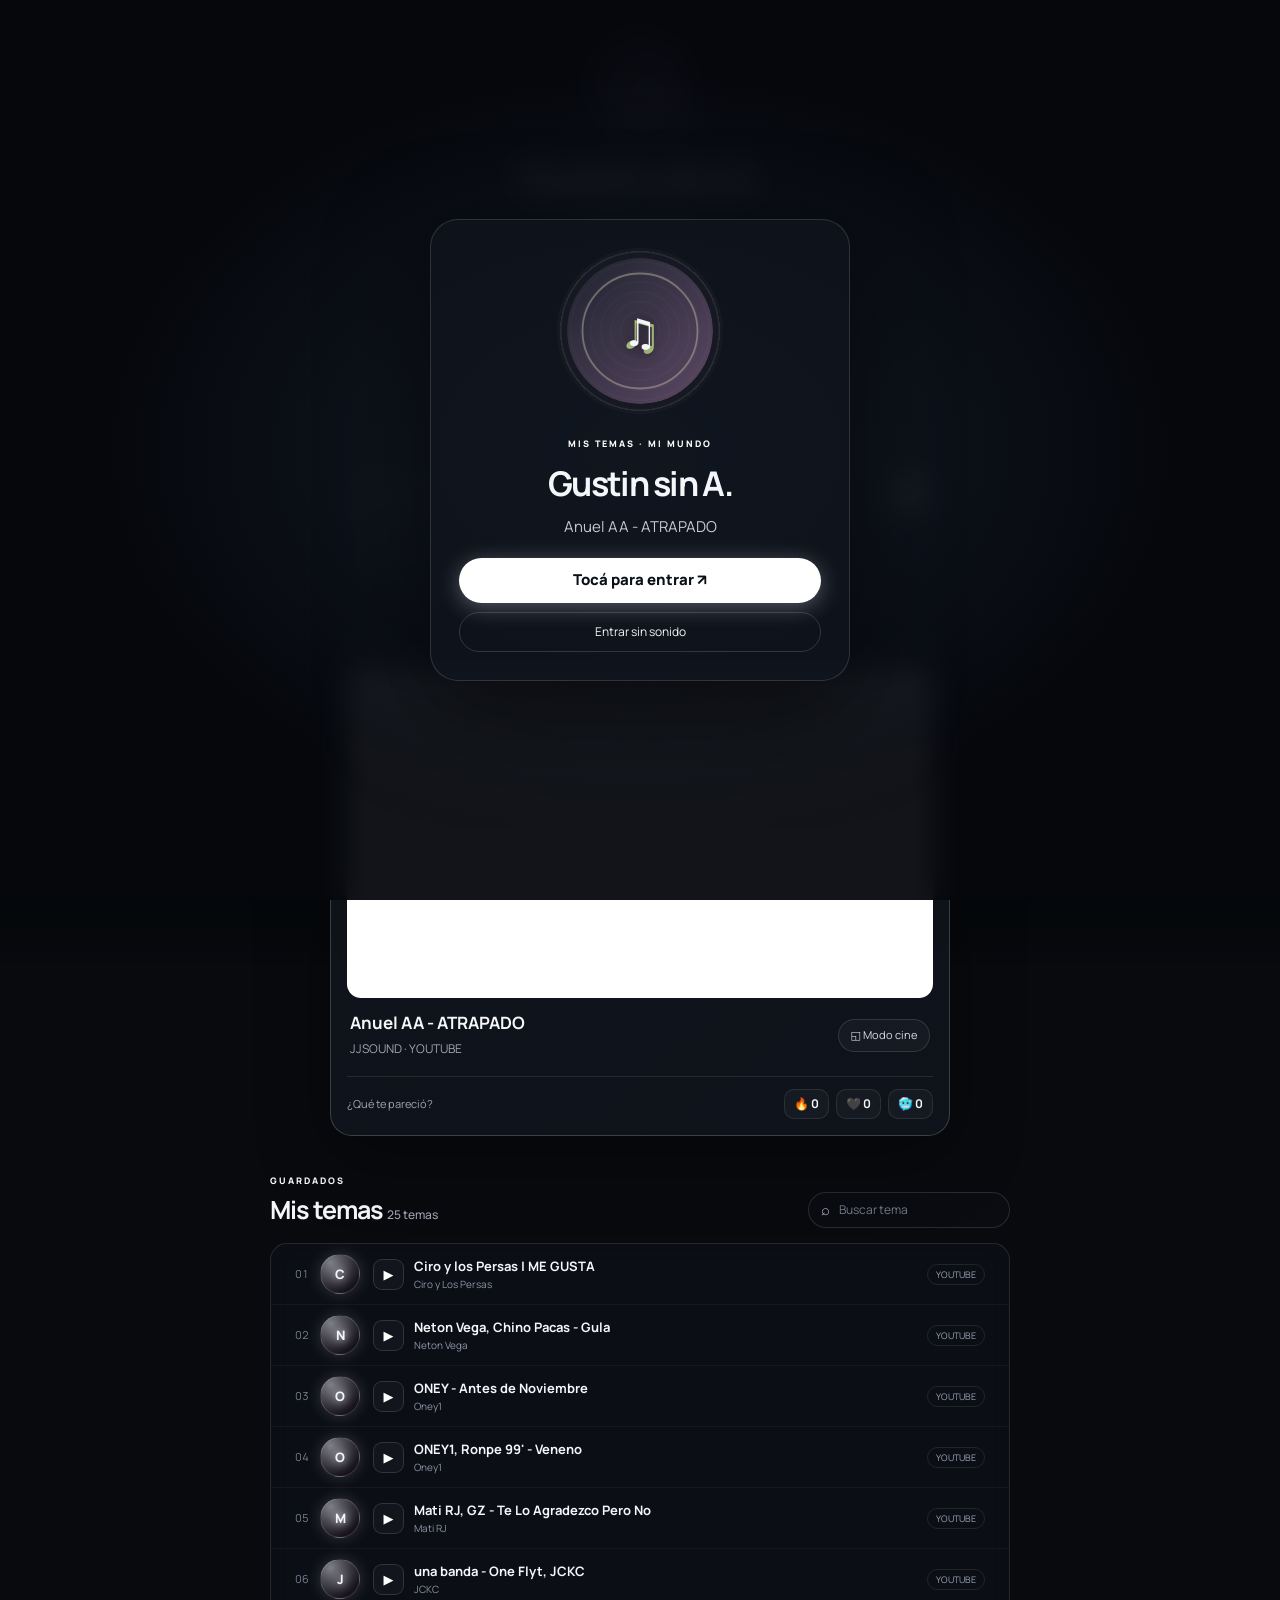
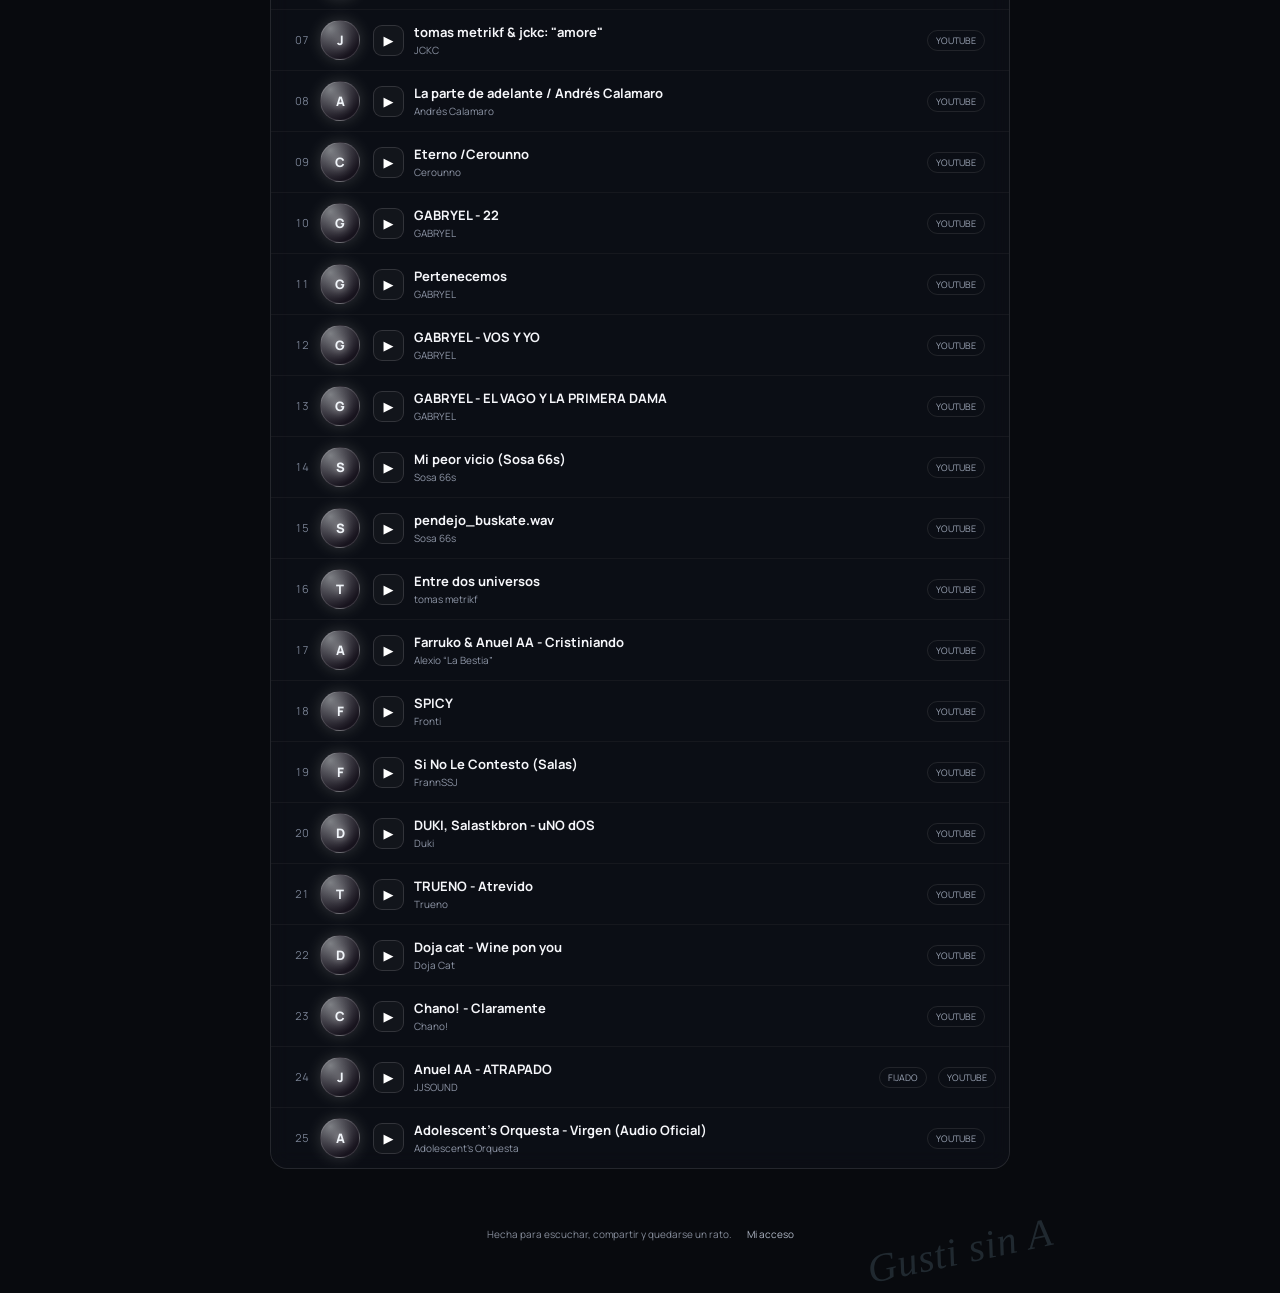
==== commit b4c3debe: "Mejora firma, perfil y videos con letras" ====
--- a/public/index.html
+++ b/public/index.html
@@ -1,6 +1,6 @@
 <!doctype html>
 <html lang="es">
-<head><meta charset="utf-8"><meta name="viewport" content="width=device-width,initial-scale=1"><meta name="theme-color" content="#090b0f"><meta name="description" content="Un rincón personal para compartir música, canciones y mensajes."><title>Gustin sin A · Mi música</title><link rel="stylesheet" href="./assets/site.css"></head>
+<head><meta charset="utf-8"><meta name="viewport" content="width=device-width,initial-scale=1"><meta name="theme-color" content="#090b0f"><meta name="description" content="Un rincón personal para compartir música, canciones y mensajes."><title>Gustin sin A · Mi música</title><link rel="stylesheet" href="./assets/site.css?v=20261126b"></head>
 <body>
 <div class="ambient" id="ambient"></div>
 <div class="snow-layer" id="snowLayer" aria-hidden="true"></div>
@@ -15,7 +15,6 @@
     <section class="fact" id="factBox"><div class="eyebrow">MINI FACTO DEL DÍA</div><p id="factText">Vivila q es prestada.</p></section>
     <p class="profile-note" id="profileNote"></p>
     <div class="social-row"><a class="instagram" id="instagram" href="https://instagram.com/aguustin.97/" target="_blank" rel="noreferrer">◎ <span>@aguustin.97</span></a><button class="link-copy" id="copyLink">Copiar mi link</button></div>
-    <div class="signature" id="signature"></div>
   </section>
 
   <section class="spotlight" id="spotlightCard" hidden>
@@ -37,7 +36,7 @@
     <div class="track-list" id="trackList"></div>
   </section>
 
-  <footer class="footer"><span>Hecha para escuchar, compartir y quedarse un rato.</span><a href="/admin/">Mi acceso</a></footer>
+  <footer class="footer"><span>Hecha para escuchar, compartir y quedarse un rato.</span><span class="signature" id="signature"></span><a href="/admin/">Mi acceso</a></footer>
 </main>
 
 <div class="entry" id="entry" hidden><div class="entry-card"><div class="entry-disc"><img src="./assets/avatar-placeholder.svg" alt="" id="entryAvatar"><span>♫</span></div><div class="eyebrow">MIS TEMAS · MI MUNDO</div><h2 id="entryName">Gustin sin A.</h2><p id="entrySong">Anuel AA - ATRAPADO</p><div class="entry-actions"><button class="primary-button" id="enterWithSound">Tocá para entrar ↗</button><button class="quiet-button" id="enterSilent">Entrar sin sonido</button></div></div></div>
@@ -57,6 +56,7 @@
           <label>Duración<select id="statusDuration"><option value="8">8 segundos</option><option value="12" selected>12 segundos</option><option value="16">16 segundos</option></select></label>
           <label>Estilo<select id="statusTheme"><option value="ice">Nieve azul</option><option value="neon">Neón verde</option><option value="violet">Violeta</option><option value="rose">Rosa</option><option value="mono">Blanco y negro</option></select></label>
           <label>Letra<select id="statusFont"><option value="bold">Fuerte</option><option value="serif">Elegante</option><option value="clean">Simple</option></select></label>
+          <label>Animación<select id="statusAnimation"><option value="soft">Suave</option><option value="karaoke">Karaoke</option><option value="pulse">Pulso</option></select></label>
         </div>
         <label class="file-pick">Fondo propio <small>Opcional · la imagen se procesa en tu navegador.</small><input id="statusBackground" type="file" accept="image/*"></label>
         <label class="file-pick">Audio propio <small>Opcional · se mezcla dentro del MP4 y no se guarda en el sitio.</small><input id="statusAudio" type="file" accept="audio/*"></label>
@@ -69,7 +69,8 @@
   </form>
 </dialog>
 <div class="toast" id="toast" role="status" aria-live="polite"></div>
-<script src="./assets/app.js" defer></script>
-<script src="./assets/status.js" defer></script>
+<script src="./assets/app.js?v=20261126b" defer></script>
+<script src="./assets/status.js?v=20261126b" defer></script>
 </body></html>
 
+
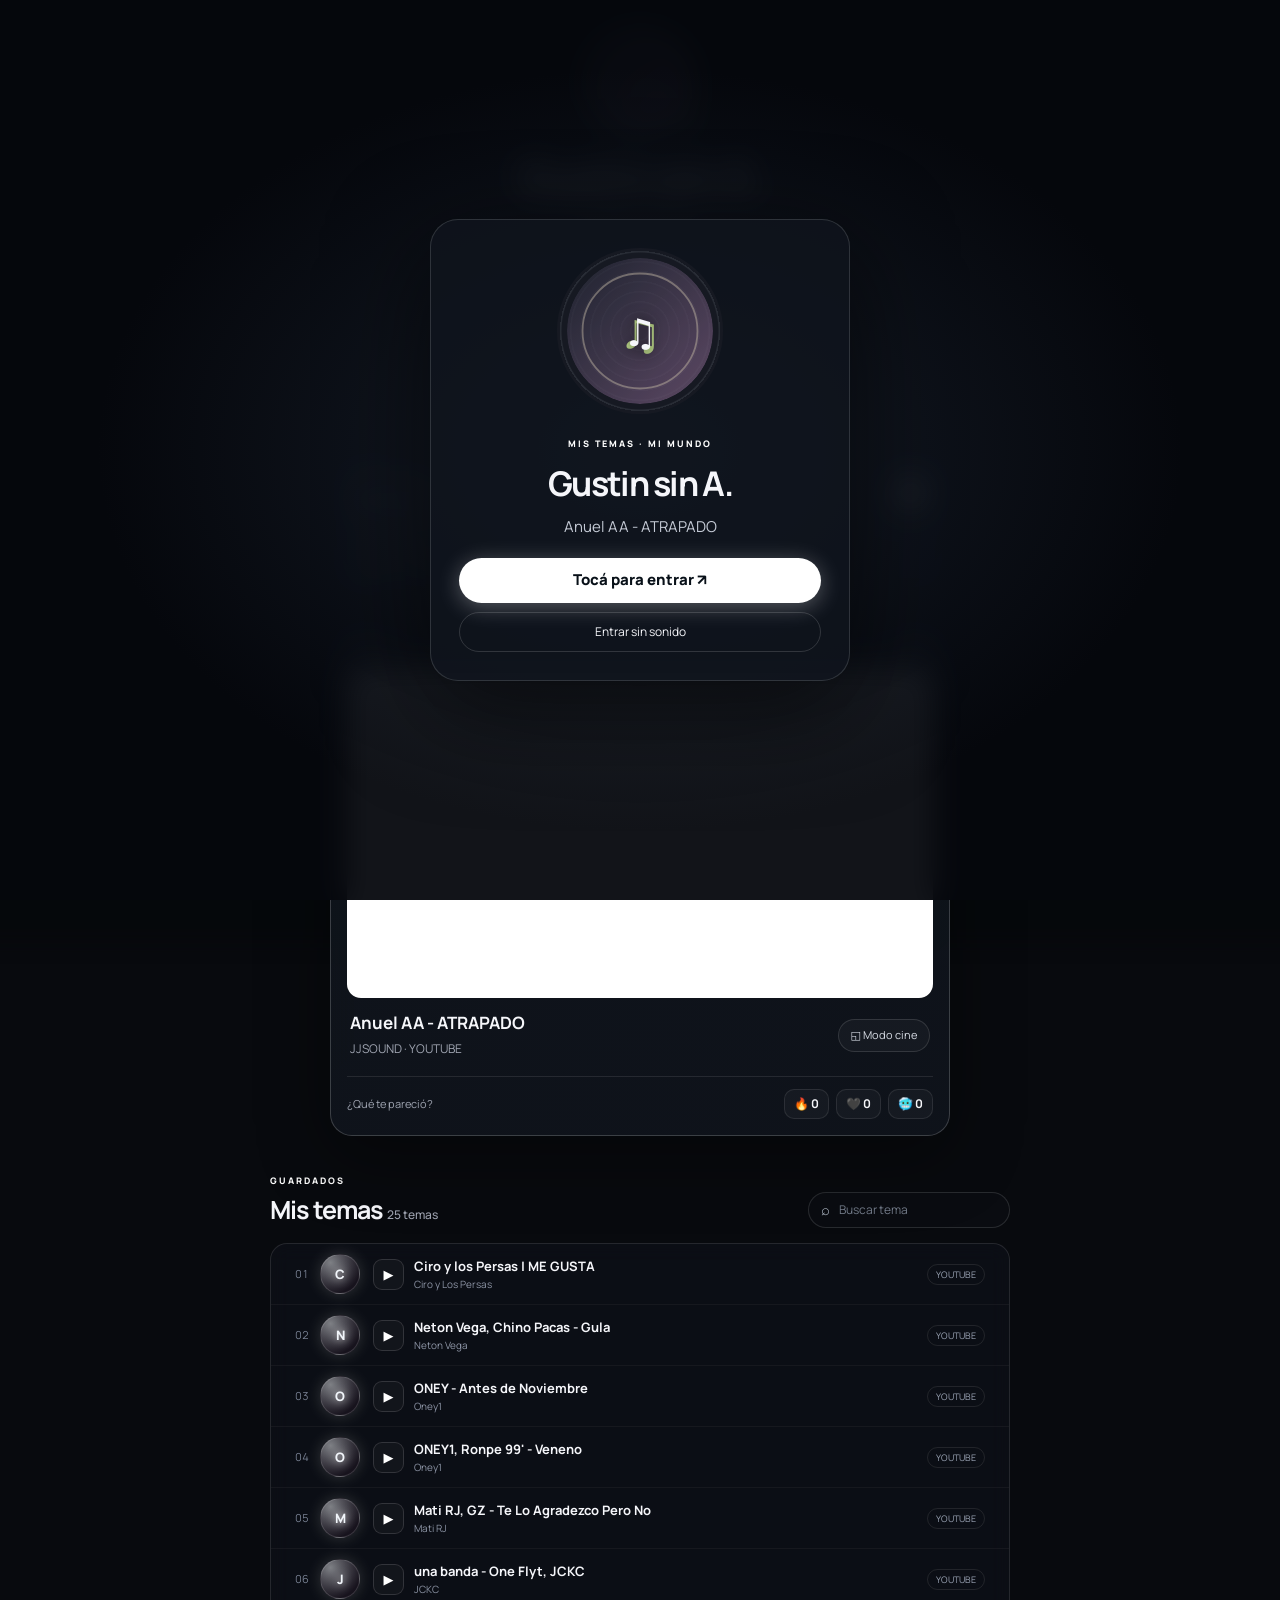
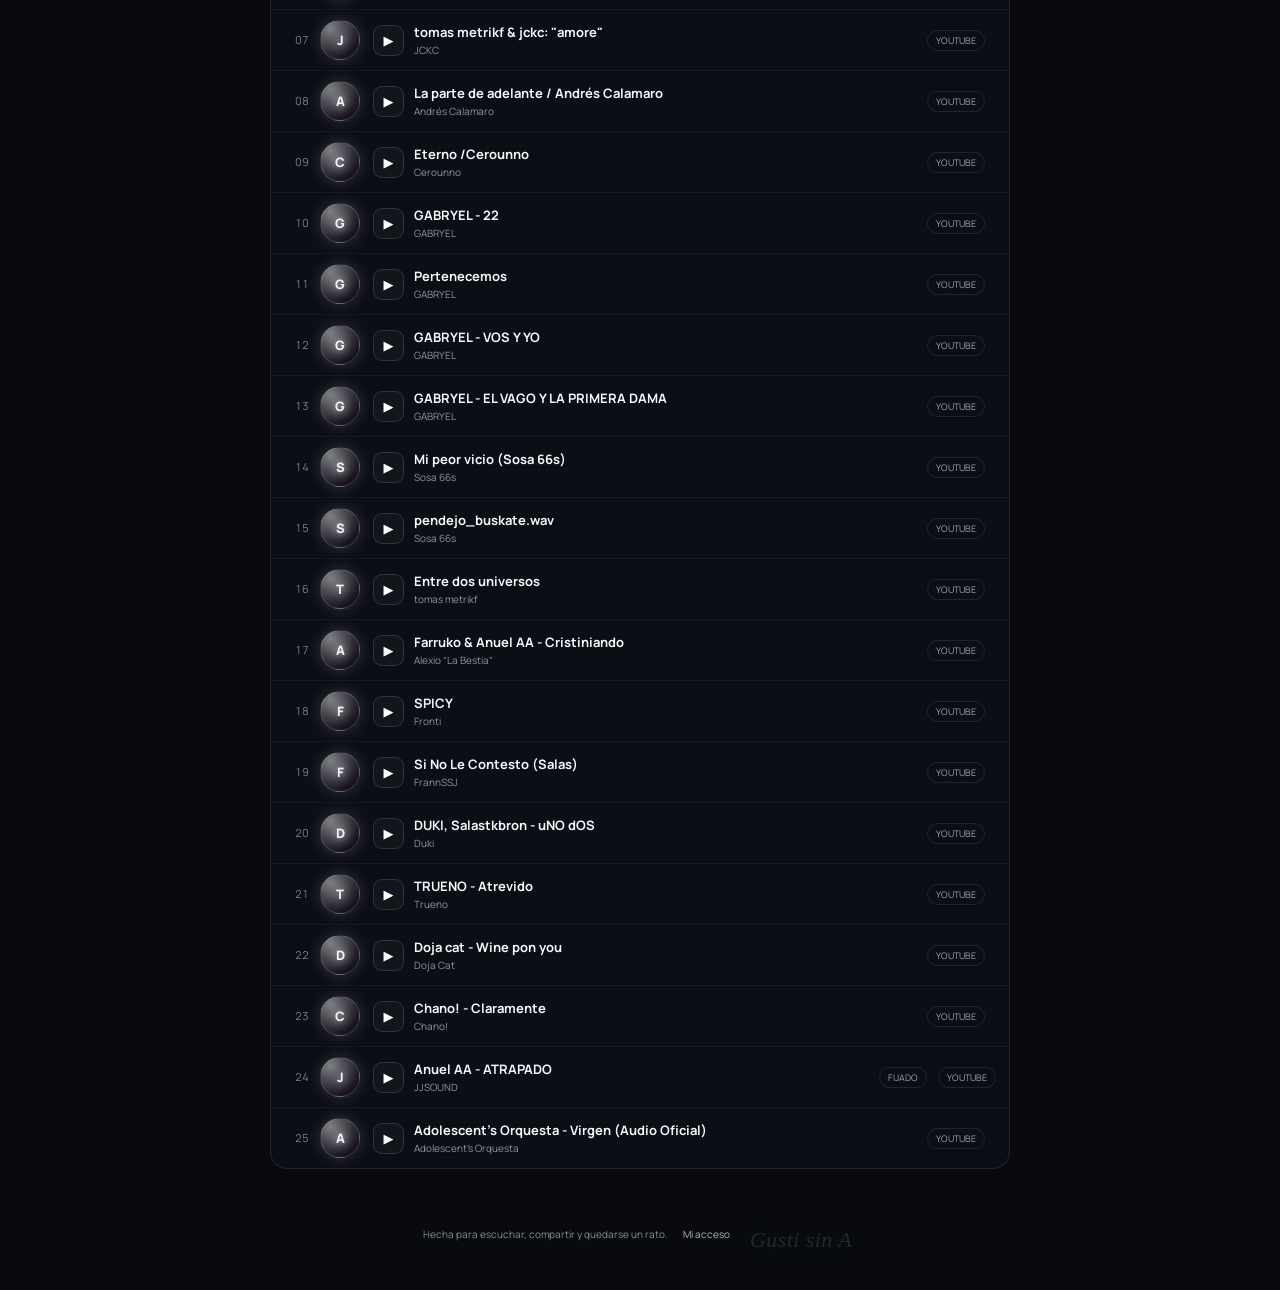
==== commit bf588de5: "Efectos visuales y creador de videos con letra" ====
--- a/public/index.html
+++ b/public/index.html
@@ -1,6 +1,6 @@
 <!doctype html>
 <html lang="es">
-<head><meta charset="utf-8"><meta name="viewport" content="width=device-width,initial-scale=1"><meta name="theme-color" content="#090b0f"><meta name="description" content="Un rincón personal para compartir música, canciones y mensajes."><title>Gustin sin A · Mi música</title><link rel="stylesheet" href="./assets/site.css?v=20261126b"></head>
+<head><meta charset="utf-8"><meta name="viewport" content="width=device-width,initial-scale=1"><meta name="theme-color" content="#090b0f"><meta name="description" content="Un rincón personal para compartir música, canciones y mensajes."><title>Gustin sin A · Mi música</title><link rel="stylesheet" href="./assets/site.css?v=20261126c"></head>
 <body>
 <div class="ambient" id="ambient"></div>
 <div class="snow-layer" id="snowLayer" aria-hidden="true"></div>
@@ -53,24 +53,30 @@
         <label>Letra <small>Una línea por renglón; se van iluminando durante el video.</small><textarea id="statusLyrics" rows="6" maxlength="900" placeholder="Pegá o escribí las líneas que querés mostrar…" required></textarea></label>
         <div class="status-control-grid">
           <label>Formato<select id="statusFormat"><option value="story">Historia 9:16</option><option value="square">Cuadrado 1:1</option><option value="feed">Feed 4:5</option></select></label>
-          <label>Duración<select id="statusDuration"><option value="8">8 segundos</option><option value="12" selected>12 segundos</option><option value="16">16 segundos</option></select></label>
-          <label>Estilo<select id="statusTheme"><option value="ice">Nieve azul</option><option value="neon">Neón verde</option><option value="violet">Violeta</option><option value="rose">Rosa</option><option value="mono">Blanco y negro</option></select></label>
+          <label>Duración<select id="statusDuration"><option value="12">12 segundos</option><option value="20">20 segundos</option><option value="30" selected>30 segundos</option><option value="60">60 segundos</option></select></label>
+          <label>Estilo<select id="statusTheme"><option value="ice">Nieve azul</option><option value="neon">Neón verde</option><option value="violet">Violeta</option><option value="rose">Rosa</option><option value="sunset">Atardecer</option><option value="cyber">Cyber</option><option value="mono">Blanco y negro</option></select></label>
           <label>Letra<select id="statusFont"><option value="bold">Fuerte</option><option value="serif">Elegante</option><option value="clean">Simple</option></select></label>
           <label>Animación<select id="statusAnimation"><option value="soft">Suave</option><option value="karaoke">Karaoke</option><option value="pulse">Pulso</option></select></label>
         </div>
         <label class="file-pick">Fondo propio <small>Opcional · la imagen se procesa en tu navegador.</small><input id="statusBackground" type="file" accept="image/*"></label>
-        <label class="file-pick">Audio propio <small>Opcional · se mezcla dentro del MP4 y no se guarda en el sitio.</small><input id="statusAudio" type="file" accept="audio/*"></label>
+        <label class="file-pick">Canción para el MP4 <small>Elegí una canción que ya tenga audio cargado o subí un MP3/M4A/WAV. YouTube y Spotify no se pueden copiar directamente al video.</small><select id="statusTrack"><option value="">Elegir canción guardada…</option></select></label>
+        <div class="status-control-grid"><label>Empezar audio en (segundos)<input id="statusAudioStart" type="number" min="0" step="0.1" value="0"></label><label class="file-pick status-audio-upload">Subir audio propio<small>MP3, M4A o WAV · máximo 8 MB</small><input id="statusAudioUpload" type="file" accept="audio/*"></label></div>
+        <p class="status-sync-hint">Sincronización: poné el cursor en una línea y tocá “Marcar línea” mientras escuchás. También podés pegar una línea por renglón con marcas como <code>[00:12.50] letra</code>, o importar un LRC.</p>
+        <button type="button" class="status-mark-cue" id="statusMarkCue">Marcar la línea del cursor con el audio actual</button>
+        <label class="file-pick">Importar letra sincronizada (.LRC)<small>También podés cargar un archivo LRC para respetar los tiempos de cada línea.</small><input id="statusLyricsFile" type="file" accept=".lrc,.txt,text/plain"></label>
+        <label class="file-pick">Portada para el video<small>Opcional · usá una imagen tuya o la portada subida a la canción.</small><input id="statusCoverUpload" type="file" accept="image/*"></label>
         <label class="check-line"><input id="statusSnow" type="checkbox" checked> Copos animados</label>
         <label class="check-line"><input id="statusLabel" type="checkbox" checked> Mostrar tema y artista</label>
+        <label class="check-line"><input id="statusShowCover" type="checkbox" checked> Mostrar portada</label>
       </div>
-      <div class="status-preview-column"><div class="status-preview-frame"><canvas id="statusPreview" width="360" height="640" aria-label="Vista previa del video"></canvas></div><p class="muted">La letra y el fondo quedan dentro del archivo descargado.</p></div>
+      <div class="status-preview-column"><div class="status-preview-frame"><canvas id="statusPreview" width="360" height="640" aria-label="Vista previa del video"></canvas></div><audio id="statusAudioPreview" controls preload="metadata" aria-label="Escuchar el audio de la canción"></audio><div class="status-preview-tools"><button type="button" id="statusPreviewPlay">❚❚ Pausar vista</button><button type="button" id="statusLyricsDemo">Usar letra de ejemplo</button></div><p class="muted">Escuchá el audio y ajustá los tiempos de la letra. El MP4 se exporta a 60 fps cuando el dispositivo lo admite.</p></div>
     </div>
     <footer class="status-footer"><p id="statusMessage" class="status-message" role="status" aria-live="polite">Elegí unas líneas para empezar.</p><div><button type="button" class="outline-button" id="statusShare" disabled>Compartir…</button><button type="button" class="primary-button" id="statusDownload">Descargar MP4</button></div></footer>
   </form>
 </dialog>
 <div class="toast" id="toast" role="status" aria-live="polite"></div>
-<script src="./assets/app.js?v=20261126b" defer></script>
-<script src="./assets/status.js?v=20261126b" defer></script>
+<script src="./assets/app.js?v=20261126c" defer></script>
+<script src="./assets/status.js?v=20261126c" defer></script>
 </body></html>
 
 
--- a/public/assets/site.css
+++ b/public/assets/site.css
@@ -16,6 +16,20 @@
 @media(max-width:700px){.player-actions{gap:6px}.status-open{padding:8px 10px;font-size:11px}.status-open span{max-width:110px}.status-dialog{width:calc(100vw - 12px);max-height:96dvh;border-radius:17px}.status-shell{max-height:96dvh}.status-layout{grid-template-columns:1fr;gap:14px;padding:13px}.status-preview-column{grid-row:1}.status-preview-frame{width:min(48vw,195px)}.status-controls{grid-template-columns:1fr 1fr;gap:10px}.status-controls>label:nth-child(3),.status-control-grid,.file-pick,.check-line{grid-column:1/-1}.status-controls textarea{min-height:92px}.status-footer{align-items:flex-start;flex-direction:column}.status-footer>div{width:100%}.status-footer button{flex:1}.player-meta{align-items:flex-start}}
 @media(prefers-reduced-motion:reduce){.site-flake{display:none!important}.status-open{transition:none}}
 
+/* Consistent signature placement, customizable avatar frame, and fluid lyric preview. */
+.footer .signature{position:static;display:inline-block;order:2;margin:0 5px;color:var(--avatar-ring);font:italic 22px/1.2 Georgia,serif;letter-spacing:.02em;transform:none;opacity:.9;text-shadow:0 0 16px color-mix(in srgb,var(--avatar-ring) 60%,transparent);white-space:nowrap}
+.signature-outline{-webkit-text-stroke:1px var(--signature-color,var(--avatar-ring));color:transparent!important;text-shadow:0 0 12px color-mix(in srgb,var(--avatar-ring) 35%,transparent)}
+.signature-neon{text-shadow:0 0 7px currentColor,0 0 18px currentColor}
+.signature-hidden{display:none!important}
+.avatar{border-color:var(--avatar-ring,#a8eaff);box-shadow:0 7px 24px #0009,0 0 0 2px color-mix(in srgb,var(--avatar-ring,#a8eaff) 65%,transparent),0 0 25px color-mix(in srgb,var(--avatar-glow,#baff70) 42%,transparent);transition:border-radius .25s ease,filter .25s ease,box-shadow .25s ease}
+.avatar-shape-circle{border-radius:50%}.avatar-shape-squircle{border-radius:32%}.avatar-shape-rounded{border-radius:20%}
+.avatar-halo,.avatar-pulse{box-shadow:0 0 0 2px var(--avatar-ring),0 0 27px var(--avatar-glow)}
+.avatar-animated{background:linear-gradient(#111,#111) padding-box,conic-gradient(var(--avatar-ring),var(--avatar-glow),#ff91d5,var(--avatar-ring)) border-box}
+.status-preview-frame canvas{transform:translateZ(0);backface-visibility:hidden;will-change:contents}
+@media(max-width:650px){.footer .signature{font-size:19px}.footer{gap:11px}}
+@media(prefers-reduced-motion:reduce){.avatar{transition:none}}
+
 /* Private admin preview and per-song artist images */
 body.panel-preview #adminTools{display:none!important}.track-row{grid-template-columns:25px 42px 30px minmax(0,1fr) auto auto}.track-art{position:relative;display:grid;place-items:center;width:40px;height:40px;overflow:hidden;border-radius:50%;border:1px solid #ffffff26;background:radial-gradient(circle at 25% 20%,color-mix(in srgb,var(--accent) 45%,#141821),#17131d 76%);box-shadow:0 0 16px color-mix(in srgb,var(--accent) 16%,transparent);flex:none}.track-art-fallback{font-size:13px;font-weight:800;color:#f1f5fa;text-shadow:0 0 10px var(--accent)}.track-art img{position:absolute;inset:0;width:100%;height:100%;object-fit:cover;border-radius:50%;z-index:1}.track-row.active .track-art{box-shadow:0 0 0 2px var(--accent),0 0 20px color-mix(in srgb,var(--accent) 38%,transparent)}.track-editor .track-art{width:34px;height:34px}.settings-panel .track-editor{grid-template-columns:36px 1fr auto}
 @media(max-width:650px){.track-row{grid-template-columns:20px 36px 28px minmax(0,1fr) auto}.track-art{width:34px;height:34px}.track-editor .track-art{width:32px;height:32px}}
+
